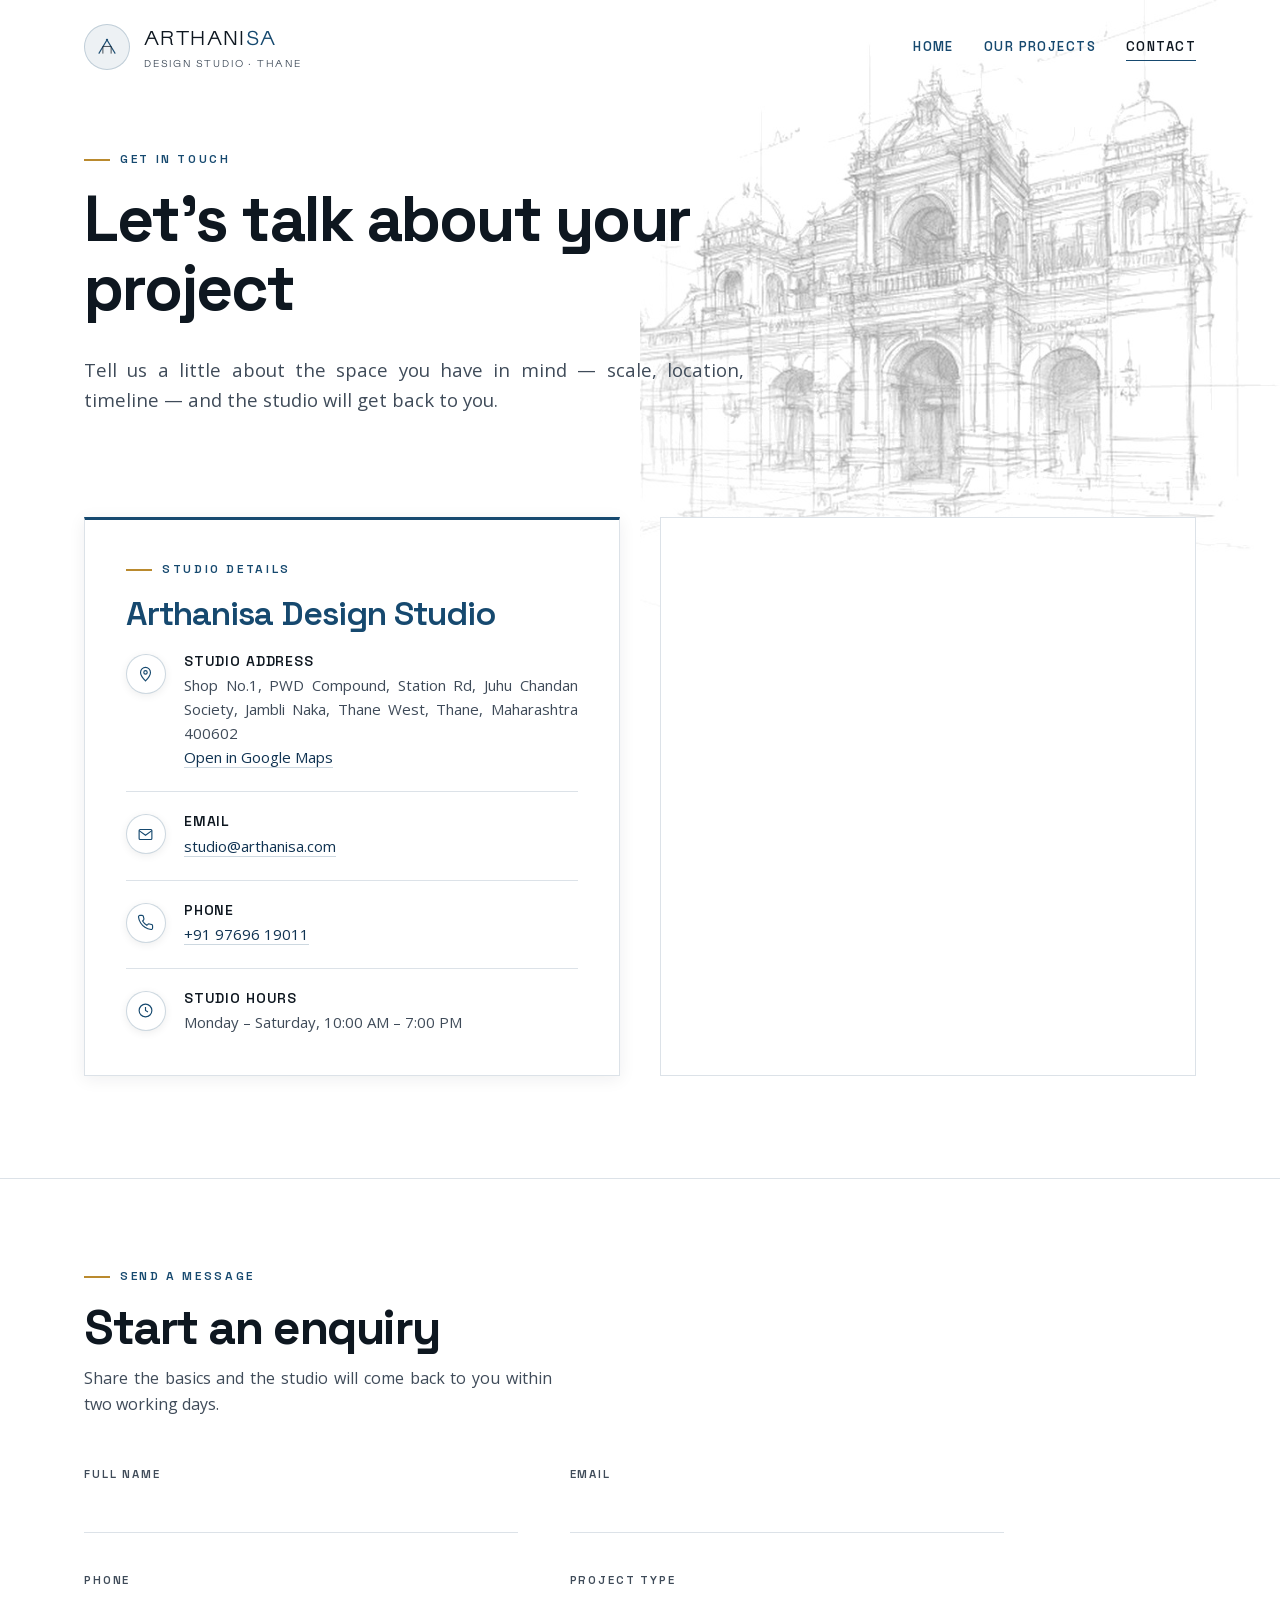
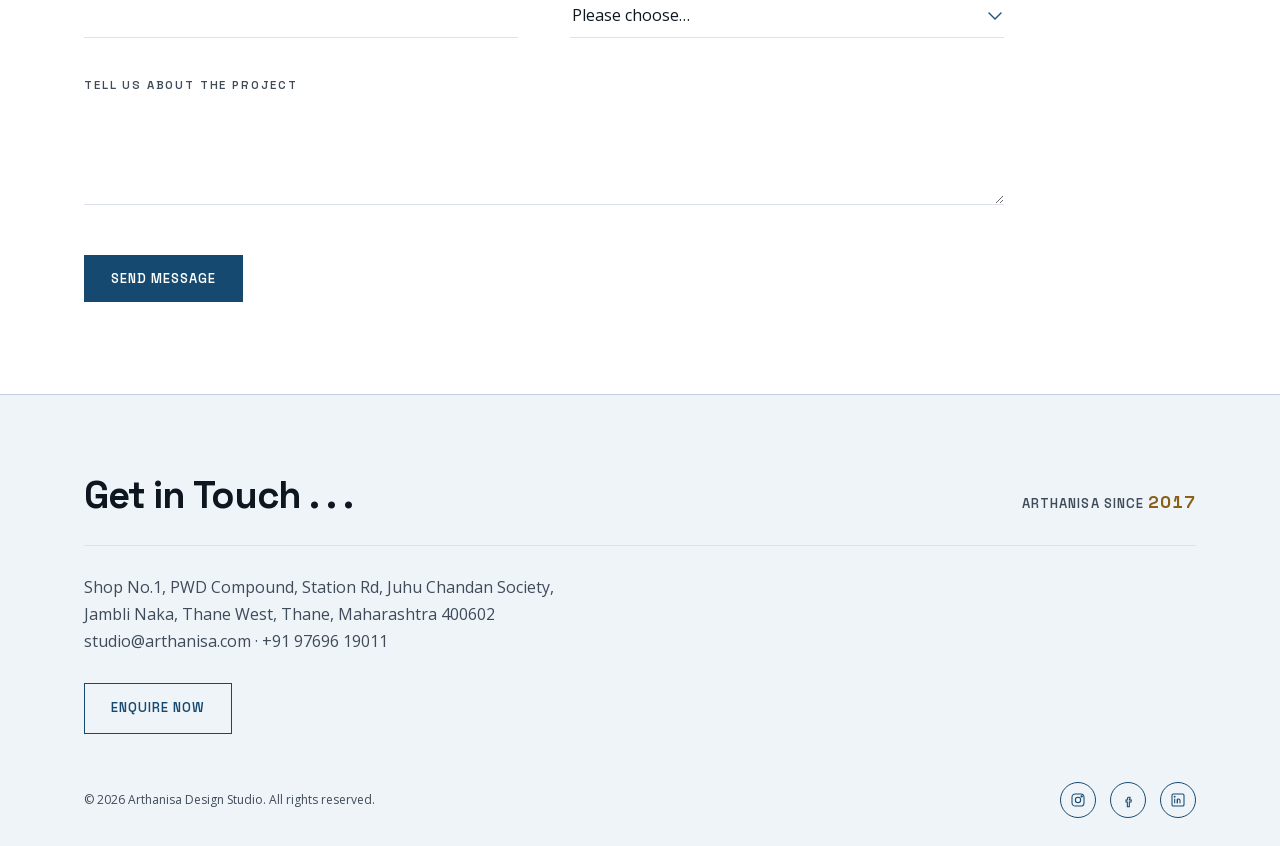
==== contact.html @ aa507e6b "Add files via upload" ====
<!DOCTYPE html>
<html lang="en">
<head>
<meta charset="UTF-8">
<meta name="viewport" content="width=device-width, initial-scale=1.0">
<title>Contact — Arthanisa Design Studio</title>
<meta name="description" content="Get in touch with Arthanisa Design Studio, Thane — for architecture, interior design, planning and liaison services.">

<!-- ⚠️ Replace every https://REPLACE-WITH-YOUR-DOMAIN before publishing. -->
<link rel="canonical" href="https://REPLACE-WITH-YOUR-DOMAIN/contact.html">
<meta property="og:type" content="website">
<meta property="og:site_name" content="Arthanisa Design Studio">
<meta property="og:title" content="Contact — Arthanisa Design Studio">
<meta property="og:description" content="Get in touch with Arthanisa Design Studio, Thane — for architecture, interior design, planning and liaison services.">
<meta property="og:url" content="https://REPLACE-WITH-YOUR-DOMAIN/contact.html">
<meta property="og:image" content="https://REPLACE-WITH-YOUR-DOMAIN/hero-townhouse.jpg">
<meta name="twitter:card" content="summary_large_image">
<meta name="theme-color" content="#102A3E">

<link rel="icon" type="image/svg+xml" href="favicon.svg">
<link rel="preload" href="SpaceGrotesk-Bold.woff" as="font" type="font/woff" crossorigin>
<link rel="preload" href="OpenSans-Regular.woff" as="font" type="font/woff" crossorigin>
<link rel="preload" href="Absans-Logo.woff" as="font" type="font/woff" crossorigin>
<link rel="stylesheet" href="style.css?v=30">
</head>
<body class="contact-page">

<a class="skip-link" href="#main">Skip to content</a>

<!-- decorative drafting sheet behind the hero and the address/map row -->
<div class="sheet-backdrop" aria-hidden="true">
  <img src="contact-sketch.jpg" width="1000" height="754" alt="">
</div>

<!-- ================= HEADER ================= -->
<header class="site-header">
  <div class="wrap">
    <a href="index.html" class="logo">
      <span class="logo-badge">
        <svg class="logo-mark" viewBox="0 0 40 40" fill="none" xmlns="http://www.w3.org/2000/svg" aria-hidden="true">
          <path d="M5 32 L20 7 L35 32" stroke="#1D4E73" stroke-width="2"/>
          <path d="M12.5 32 V19 H27.5 V32" stroke="#16202B" stroke-width="1.4" data-stroke="ink"/>
          <circle cx="20" cy="7" r="2.1" fill="#1D4E73"/>
        </svg>
      </span>
      <span>
        <span class="logo-word">ARTHANI<em>SA</em></span>
        <span class="logo-sub">Design Studio · Thane</span>
      </span>
    </a>
    <div class="nav-menu">
      <ul class="nav-links" id="nav-links">
        <li class="nav-panel-head">Arthanisa Design Studio</li>
        <li><a href="index.html">Home</a></li>
        <li><a href="projects.html">Our Projects</a></li>
        <li class="nav-subitem"><a href="projects.html?filter=architecture">Architecture</a></li>
        <li class="nav-subitem"><a href="projects.html?filter=interior">Interior</a></li>
        <li class="nav-subitem"><a href="projects.html?filter=liaison">Liaison</a></li>
        <li class="nav-subitem"><a href="projects.html?filter=concepts">Concepts</a></li>
        <li><a href="contact.html" aria-current="page">Contact</a></li>
      </ul>
      <button class="nav-toggle" aria-label="Menu" aria-expanded="false" aria-controls="nav-links">
        <span></span><span></span><span></span>
      </button>
    </div>
  </div>
</header>

<main id="main">

<!-- ================= PAGE HERO ================= -->
<section class="page-hero">
  <div class="wrap">
    <p class="eyebrow">Get in touch</p>
    <h1>Let&rsquo;s talk about your project</h1>
    <p class="lede">Tell us a little about the space you have in mind — scale, location, timeline — and the studio will get back to you.</p>
  </div>
</section>

<!-- ================= ADDRESS + MAP ================= -->
<section class="section contact-top">
  <div class="wrap">
    <div class="contact-split">

      <div class="contact-card">
        <p class="eyebrow">Studio details</p>
        <h2 class="studio-name">Arthanisa Design Studio</h2>

        <div class="info-row">
          <span class="info-ico"><svg class="ico" viewBox="0 0 24 24" fill="none" stroke="currentColor" stroke-width="1.6" aria-hidden="true"><path d="M12 21s7-7.2 7-12a7 7 0 1 0-14 0c0 4.8 7 12 7 12Z"/><circle cx="12" cy="9" r="2.4"/></svg></span>
          <div>
            <h4>Studio address</h4>
            <p>Shop No.1, PWD Compound, Station Rd, Juhu Chandan Society, Jambli Naka, Thane West, Thane, Maharashtra 400602<br>
            <a href="https://www.google.com/maps/search/?api=1&amp;query=Arthanisa+Design+Studio,+Shop+No.1,+PWD+Compound,+Station+Rd,+Juhu+Chandan+Society,+Jambli+Naka,+Thane+West,+Thane,+Maharashtra+400602" target="_blank" rel="noopener">Open in Google Maps</a></p>
          </div>
        </div>

        <div class="info-row">
          <span class="info-ico"><svg class="ico" viewBox="0 0 24 24" fill="none" stroke="currentColor" stroke-width="1.6" aria-hidden="true"><path d="M3 6.5 12 13l9-6.5"/><rect x="3" y="5" width="18" height="14" rx="1.4"/></svg></span>
          <div>
            <h4>Email</h4>
            <p><a href="mailto:studio@arthanisa.com">studio@arthanisa.com</a></p>
          </div>
        </div>

        <div class="info-row">
          <span class="info-ico"><svg class="ico" viewBox="0 0 24 24" fill="none" stroke="currentColor" stroke-width="1.6" aria-hidden="true"><path d="M22 16.9v3a2 2 0 0 1-2.2 2 19.8 19.8 0 0 1-8.6-3.1 19.5 19.5 0 0 1-6-6 19.8 19.8 0 0 1-3.1-8.7A2 2 0 0 1 4.1 2h3a2 2 0 0 1 2 1.7c.1.9.3 1.8.6 2.7a2 2 0 0 1-.5 2.1L7.9 9.9a16 16 0 0 0 6 6l1.4-1.3a2 2 0 0 1 2.1-.5c.9.3 1.8.5 2.7.6a2 2 0 0 1 1.9 2.2Z"/></svg></span>
          <div>
            <h4>Phone</h4>
            <p><a href="tel:+919769619011">+91 97696 19011</a></p>
          </div>
        </div>

        <div class="info-row">
          <span class="info-ico"><svg class="ico" viewBox="0 0 24 24" fill="none" stroke="currentColor" stroke-width="1.6" aria-hidden="true"><circle cx="12" cy="12" r="9"/><path d="M12 7v5l3.5 2"/></svg></span>
          <div>
            <h4>Studio hours</h4>
            <p>Monday &ndash; Saturday, 10:00 AM &ndash; 7:00 PM</p>
          </div>
        </div>
      </div>

      <div class="map-wrap">
        <iframe
          src="https://www.google.com/maps?q=Arthanisa+Design+Studio,+Shop+No.1,+PWD+Compound,+Station+Rd,+Juhu+Chandan+Society,+Jambli+Naka,+Thane+West,+Thane,+Maharashtra+400602&amp;output=embed"
          loading="lazy"
          referrerpolicy="no-referrer-when-downgrade"
          title="Map showing the location of Arthanisa Design Studio in Thane West"></iframe>
      </div>

    </div>
  </div>
</section>

<!-- ================= ENQUIRY FORM =================
     LIVE. The Web3Forms key below is registered to
     yashrajchavan5143@gmail.com, so submissions arrive there. With
     Web3Forms the recipient is whichever address the key belongs to —
     there is no "to" field to set here. To add the studio's own inbox,
     link it as a second address in the Web3Forms dashboard.

     The key is meant to sit in public HTML; that's how the service
     works. The hidden botcheck field below is what stops bots.

     A Google Sheet log can run alongside this — see
     _setup/README-form-setup.txt. Not set up yet.

     The field name="" attributes are the labels that appear in the
     email, which is why they read as plain English rather than
     "name" / "msg". Don't rename botcheck or access_key. -->
<section class="enquiry-band">
  <div class="wrap">
    <p class="eyebrow">Send a message</p>
    <h2>Start an enquiry</h2>
    <p class="enquiry-lede">Share the basics and the studio will come back to you within two working days.</p>

    <form id="contact-form" class="enquiry-form"
          action="https://api.web3forms.com/submit" method="POST">

      <input type="hidden" name="access_key" value="dd272ea1-6050-4b28-8205-952ae84c1215">
      <input type="hidden" name="from_name" value="Arthanisa website">
      <!-- fallback subject; script.js replaces it with one that names
           the project type and the enquirer, so the inbox sorts itself -->
      <input type="hidden" name="subject" value="New enquiry from the Arthanisa website">

      <div class="form-field">
        <label for="name">Full name</label>
        <input type="text" id="name" name="Full Name" autocomplete="name" required>
      </div>
      <div class="form-field">
        <label for="email">Email</label>
        <input type="email" id="email" name="Email Address" autocomplete="email" required>
      </div>
      <div class="form-field">
        <label for="phone">Phone</label>
        <input type="tel" id="phone" name="Phone Number" autocomplete="tel" inputmode="tel">
      </div>
      <div class="form-field">
        <label for="project">Project type</label>
        <select id="project" name="Project Type">
          <option value="">Please choose…</option>
          <option>Residential</option>
          <option>Commercial</option>
          <option>Interior Design</option>
          <option>Institutional</option>
          <option>Other</option>
        </select>
      </div>
      <div class="form-field form-field--wide">
        <label for="message">Tell us about the project</label>
        <textarea id="message" name="Message" required></textarea>
      </div>

      <!-- spam trap: hidden from people, filled in by bots -->
      <div class="hp-field" aria-hidden="true">
        <label for="botcheck">Leave this field empty</label>
        <input type="checkbox" id="botcheck" name="botcheck" tabindex="-1">
      </div>

      <div class="form-actions">
        <button type="submit" class="btn btn--solid">Send Message</button>
        <p class="form-status" id="form-status" role="status" hidden></p>
      </div>
    </form>
  </div>
</section>

</main>

<!-- ================= FOOTER (identical on all three pages) ================= -->
<footer class="home-footer">
  <div class="wrap">
    <div class="footer-head">
      <h2>Get in Touch . . .</h2>
      <div class="since">Arthanisa since <b>2017</b></div>
    </div>
    <address>
      Shop No.1, PWD Compound, Station Rd, Juhu Chandan Society,<br>
      Jambli Naka, Thane West, Thane, Maharashtra 400602<br>
      <a href="mailto:studio@arthanisa.com">studio@arthanisa.com</a> &middot; <a href="tel:+919769619011">+91 97696 19011</a>
    </address>
    <a href="contact.html" class="btn">Enquire Now</a>

    <div class="legal-row">
      <div class="legal-links">
        <span class="copyright">&copy; <span id="year">2026</span> Arthanisa Design Studio. All rights reserved.</span>
      </div>
      <div class="social-icons">
        <a href="#" aria-label="Instagram"><svg viewBox="0 0 24 24" fill="none" stroke="currentColor" stroke-width="1.6" aria-hidden="true"><rect x="3" y="3" width="18" height="18" rx="5"/><circle cx="12" cy="12" r="4"/><circle cx="17.5" cy="6.5" r="1"/></svg></a>
        <a href="#" aria-label="Facebook"><svg viewBox="0 0 24 24" fill="none" stroke="currentColor" stroke-width="1.6" aria-hidden="true"><path d="M15 8h-2a2 2 0 0 0-2 2v2H9v3h2v7h3v-7h2.5l.5-3H14v-1.5a.5.5 0 0 1 .5-.5H15V8Z"/></svg></a>
        <a href="#" aria-label="LinkedIn"><svg viewBox="0 0 24 24" fill="none" stroke="currentColor" stroke-width="1.6" aria-hidden="true"><rect x="3" y="3" width="18" height="18" rx="2"/><line x1="7" y1="10" x2="7" y2="17"/><circle cx="7" cy="7" r=".6" fill="currentColor"/><path d="M11 17v-4.5a2 2 0 0 1 4 0V17"/><line x1="11" y1="10" x2="11" y2="17"/></svg></a>
      </div>
    </div>
  </div>
</footer>

<script src="script.js?v=25"></script>
</body>
</html>
---- style.css ----
/* =========================================================
   ARTHANISA DESIGN STUDIO
   One stylesheet, one theme. Graphite + drafting blue on white.

   Token names describe the actual colour. If you change a value,
   change the name too — the previous file had "--gold" holding a
   navy hex and that made it unreadable.

   Order of this file:
     1  font + tokens        7  team
     2  base + utilities     8  empanelment
     3  header / nav         9  expertise (dark band)
     4  hero (home)         10  quote band
     5  page hero (inner)   11  projects
     6  feature bands       12  contact
                            13  CTA + footer
   ========================================================= */

/* ---------- 1. font + tokens ----------
   Four faces, every one a real cut — no synthetic weights anywhere.
   All subset to Latin + the punctuation the copy uses; 68 KB total,
   which is less than the single Absans file this replaced.

     Space Grotesk 700  display   headings, <strong>
     Space Grotesk 600  label     nav, buttons, eyebrows, tags, specs
     Open Sans 400      text      every paragraph
     Newsreader Italic  italic    the quote band and inline emphasis
     Absans (logo cut)  wordmark  ARTHANISA only

   Absans stays on the wordmark because that's brand, not site type —
   the studio's identity shouldn't change just because the body copy
   did. It's cut down to the characters a wordmark can use, so it costs
   4 KB instead of 57. */
@font-face{
  font-family:'Space Grotesk';
  src:url('SpaceGrotesk-Bold.woff') format('woff');
  font-weight:700;
  font-style:normal;
  font-display:swap;
}
@font-face{
  font-family:'Space Grotesk';
  src:url('SpaceGrotesk-SemiBold.woff') format('woff');
  font-weight:600;
  font-style:normal;
  font-display:swap;
}
@font-face{
  font-family:'Open Sans';
  src:url('OpenSans-Regular.woff') format('woff');
  font-weight:400;
  font-style:normal;
  font-display:swap;
}
@font-face{
  font-family:'Newsreader Text';
  src:url('NewsreaderText-Italic.woff') format('woff'),
      url('NewsreaderText-Italic.ttf') format('truetype');
  font-weight:400;
  font-style:italic;
  font-display:swap;
}
@font-face{
  font-family:'Absans Logo';
  src:url('Absans-Logo.woff') format('woff');
  font-weight:400;
  font-style:normal;
  font-display:swap;
}

:root{
  /* type */
  --ink:          #0E1720;   /* headings — deeper than before */
  --body:         #3F4B59;   /* running copy — was #5A6673, which read washy */
  --body-strong:  #222C38;

  /* accents — one hue family, three weights */
  --navy:         #16496F;   /* ~8:1 on white — safe for text/icons */
  --navy-deep:    #103352;
  --navy-bright:  #6FADD9;   /* low contrast on white — DARK GROUNDS ONLY */

  /* brass — the second accent, for the small marks that carry the
     brand's warmth: rules, tags, roles, numerals, italics.
     --brass is for display sizes and dark grounds (3.6:1 on white,
     fine for large or decorative use). --brass-deep is the one to use
     for anything small on white (5.6:1). Don't mix them up. */
  --brass:        #BA8A2E;   /* 3.1:1 on white (large text / rules only), 4.8:1 on the dark band */
  --brass-deep:   #8A5F14;   /* 5.6:1 on white — use this for any SMALL text */

  /* grounds */
  --white:        #FFFFFF;
  --wash-1:       #EFF4F9;   /* pale blueprint wash */
  --wash-2:       #E4ECF3;   /* deeper stone wash */
  --band-deep:    #102A3E;   /* the one dark band per page */
  --band-deep-2:  #16384F;

  /* lines + on-dark type */
  --line:         #DCE2E8;
  --line-navy:    rgba(29,78,115,.22);
  --on-dark:      #F1F5F9;
  --on-dark-mute: #B7C6D2;
  --on-dark-dim:  #8398A8;
  --on-dark-line: rgba(241,245,249,.18);

  --font:         'Open Sans', system-ui, sans-serif;          /* running copy */
  --font-display: 'Space Grotesk', 'Open Sans', sans-serif;    /* headings + labels */
  --font-serif:   'Newsreader Text', Georgia, 'Times New Roman', serif;
  --font-logo:    'Absans Logo', 'Space Grotesk', sans-serif;  /* wordmark only */
  --container: 1240px;
  --pad: clamp(24px, 5vw, 72px);
  --ease: cubic-bezier(.22,.61,.36,1);
}

/* ---------- 2. base + utilities ---------- */
*,*::before,*::after{ box-sizing:border-box; }

html{
  scroll-behavior:smooth;
  background:var(--white);
}

body{
  margin:0;
  background:var(--white);
  color:var(--ink);
  font-family:var(--font);
  font-weight:400;
  line-height:1.6;
  -webkit-font-smoothing:antialiased;
  font-synthesis:none;
  -webkit-font-synthesis:none;   /* older Safari */
}

img{ max-width:100%; display:block; }
a{ color:inherit; text-decoration:none; }
p{ margin:0 0 1em; }
ul{ margin:0; padding:0; list-style:none; }
button{ font-family:inherit; }

/* Real Bold now, so the -webkit-text-stroke trick that stood in for it
   is gone along with paint-order. font-synthesis:none stays as a guard:
   if a rule ever asks for a weight that isn't loaded, the browser picks
   the nearest real cut rather than smearing one. */
h1,h2,h3,h4{
  font-family:var(--font-display);
  font-weight:700;
  line-height:1.08;
  margin:0 0 .5em;
  letter-spacing:-0.03em;
  color:var(--ink);
}

/* the small uppercase labels — tracked SemiBold, which is where Space
   Grotesk is at its best */
.eyebrow, .tag, .btn, .filter-btn,
.nav-links a, .founder .role, .form-field label,
.pf-specs dt, .pf-specs dd, .home-footer .since,
.quote-band__text span, .expertise-num, .nav-panel-head,
.studio-name, .info-row h4, .skip-link{
  font-family:var(--font-display);
  font-weight:600;
}

/* <strong> borrows the display Bold rather than pulling in a whole
   Open Sans SemiBold file for two places on the site */
b, strong{ font-family:var(--font-display); font-weight:700; }

/* all inline italics are the serif */
em, i{
  font-family:var(--font-serif);
  font-style:italic;
  font-size:1.05em;          /* optical match — the serif sets a touch smaller */
  color:var(--brass-deep);
}

/* Justified running copy — client request, round 1.
   Captions, labels and anything in a narrow column are excluded
   further down: justifying a 150px column produces rivers. */
p, .lede, address,
.band-lead, .enquiry-lede,
.founder p, .expertise-card p,
.info-row p, .empanelment-item .caption{
  text-align:justify;
  text-justify:inter-word;
  hyphens:auto;
}

/* visible keyboard focus everywhere — nothing relies on the
   browser default, because link underlines are removed above */
:focus-visible{
  outline:2px solid var(--navy);
  outline-offset:3px;
}

.sr-only{
  position:absolute; width:1px; height:1px;
  padding:0; margin:-1px; overflow:hidden;
  clip-path:inset(50%); white-space:nowrap; border:0;
}

.skip-link{
  position:absolute; left:16px; top:-60px; z-index:200;
  background:var(--band-deep); color:var(--on-dark);
  padding:12px 20px; font-size:13px; letter-spacing:.08em;
  text-transform:uppercase; transition:top .2s var(--ease);
}
.skip-link:focus{ top:16px; }

.wrap{ max-width:var(--container); margin:0 auto; padding:0 var(--pad); }

.section{ padding:clamp(56px,8vw,104px) 0; }
.section--tight{ padding:clamp(40px,6vw,72px) 0 clamp(32px,4.5vw,60px); }
.hero + .section,
.page-hero + .section{ padding-top:clamp(28px,4vw,52px); }

.eyebrow{
  display:flex; align-items:center; gap:10px;
  font-size:12px; letter-spacing:.22em; text-transform:uppercase;
  color:var(--navy);
  margin:0 0 16px;
  text-align:left; hyphens:manual;
}
.eyebrow::before{
  content:""; width:26px; height:2px; flex:none;
  background:var(--brass);
}

.lede{
  font-size:clamp(17px,1.45vw,20px);
  color:var(--body);
  max-width:62ch;
}

.tag{
  font-size:11px; letter-spacing:.16em; text-transform:uppercase;
  color:var(--brass-deep);
  hyphens:manual;
}

.btn{
  display:inline-flex; align-items:center; gap:10px;
  padding:14px 26px;
  border:1px solid var(--ink);
  color:var(--ink);
  font-size:13px; letter-spacing:.08em; text-transform:uppercase;
  background:transparent; cursor:pointer;
  text-align:center; hyphens:manual;
  transition:background .3s var(--ease), color .3s var(--ease),
             border-color .3s var(--ease), transform .25s var(--ease),
             box-shadow .25s var(--ease);
}
.btn{ border-color:var(--navy); color:var(--navy); }
.btn:hover{
  background:var(--navy); border-color:var(--navy); color:var(--white);
  transform:translateY(-2px); box-shadow:0 8px 18px rgba(22,73,111,.28);
}

/* solid fill — only used on dark grounds, where an outline vanishes */
.btn--solid{
  background:var(--navy); border-color:var(--navy); color:var(--white);
}
.btn--solid{ color:var(--white); }
.btn--solid:hover{
  background:var(--brass-deep); border-color:var(--brass-deep); color:var(--white);
  transform:translateY(-2px); box-shadow:0 8px 18px rgba(138,95,20,.32);
}

/* ---------- 3. header / nav ----------
   Wide screens: full menu row while you're at the top of the page,
   collapsing to a toggle + dropdown once scrolled.
   Narrow screens: toggle + dropdown from the start. */
.site-header{
  position:fixed; top:0; left:0; right:0; z-index:100;
  padding:22px 0;
  background:transparent;
  border-bottom:1px solid transparent;
  transition:background .4s var(--ease), padding .4s var(--ease),
             border-color .4s var(--ease);
}
.site-header.is-scrolled{
  padding:14px 0;
  background:rgba(239,244,249,.9);
  backdrop-filter:blur(18px) saturate(1.1);
  -webkit-backdrop-filter:blur(18px) saturate(1.1);
  border-bottom-color:var(--line-navy);
}
.site-header .wrap{
  display:flex; align-items:center; justify-content:space-between; gap:20px;
}

.logo{ display:flex; align-items:center; gap:14px; flex:none; z-index:101; }
.logo-badge{
  display:flex; align-items:center; justify-content:center;
  width:46px; height:46px; flex:none; border-radius:50%;
  border:1px solid var(--line-navy);
  background:rgba(29,78,115,.08);
  transition:border-color .4s var(--ease), background .4s var(--ease);
}
.logo-mark{ width:22px; height:22px; flex:none; }
.logo-word{
  display:block;
  font-family:var(--font-logo);
  font-size:20px; letter-spacing:.07em;
  color:var(--ink);
  transition:color .4s var(--ease);
}
.logo-word em{ font-family:var(--font-logo); font-size:1em; color:var(--navy);
  font-style:normal; transition:color .4s var(--ease); }
.logo-sub{
  display:block;
  font-family:var(--font-logo);
  font-size:10px; letter-spacing:.18em; text-transform:uppercase;
  color:var(--body); margin-top:2px;
  transition:color .4s var(--ease);
}

.nav-menu{ position:relative; display:flex; align-items:center; gap:26px; }

.nav-links{ display:flex; align-items:center; gap:30px; }
.nav-links a{
  position:relative; display:block; padding:4px 0;
  font-size:13px; letter-spacing:.11em; text-transform:uppercase;
  color:var(--navy);
  transition:color .3s var(--ease);
}
.nav-links a::after{
  content:""; position:absolute; left:0; right:100%; bottom:0;
  height:1px; background:var(--navy);
  transition:right .35s var(--ease);
}
.nav-links a:hover::after,
.nav-links a[aria-current]::after{ right:0; }
.nav-links a[aria-current]{ color:var(--ink); }

.nav-toggle{
  display:none; flex-direction:column; justify-content:center; gap:6px;
  padding:8px; background:none; border:none; cursor:pointer; z-index:101;
}
.nav-toggle span{
  display:block; width:24px; height:1.5px; background:var(--ink);
  transition:transform .3s var(--ease), opacity .3s var(--ease), background .4s var(--ease);
}
.nav-toggle.is-active span:nth-child(1){ transform:translateY(7px) rotate(45deg); }
.nav-toggle.is-active span:nth-child(2){ opacity:0; }
.nav-toggle.is-active span:nth-child(3){ transform:translateY(-7px) rotate(-45deg); }

/* the dropdown panel — shared by the scrolled desktop state and mobile */
.nav-panel-head,
.nav-subitem{ display:none; }

.site-header.is-scrolled .nav-toggle{ display:flex; }

.site-header.is-scrolled .nav-links{
  display:none;
  flex-direction:column; align-items:stretch; gap:0;
  position:absolute; top:calc(100% + 12px); right:0;
  min-width:250px; padding:22px 26px;
  background:var(--band-deep);
  box-shadow:0 20px 44px rgba(16,24,34,.3);
}
.site-header.is-scrolled .nav-links.is-open{
  display:flex;
  animation:navIn .22s var(--ease) both;
}
.site-header.is-scrolled .nav-panel-head{
  display:block;
  color:var(--on-dark); font-size:13px;
  padding-bottom:14px; margin-bottom:6px;
  border-bottom:1px solid var(--on-dark-line);
}
.site-header.is-scrolled .nav-links a{
  font-size:17px; font-weight:600; text-transform:none;
  letter-spacing:0; padding:7px 0;
  color:var(--on-dark-mute);
}
.site-header.is-scrolled .nav-links a::after{ display:none; }
.site-header.is-scrolled .nav-links a:hover,
.site-header.is-scrolled .nav-links a[aria-current]{ color:var(--navy-bright); }
.site-header.is-scrolled .nav-subitem{ display:block; }
.site-header.is-scrolled .nav-subitem a{
  font-size:12.5px; letter-spacing:.06em; text-transform:uppercase;
  padding:5px 0 5px 22px; opacity:.72;
}
.site-header.is-scrolled .nav-subitem a:hover,
.site-header.is-scrolled .nav-subitem a.is-active{ opacity:1; color:var(--navy-bright); }

@keyframes navIn{
  from{ opacity:0; transform:translateY(-8px); }
  to{ opacity:1; transform:translateY(0); }
}

@media (max-width:860px){
  /* never room for the full row here, so the panel is the only mode */
  .nav-toggle{ display:flex; }
  .nav-links{
    display:none;
    flex-direction:column; align-items:stretch; gap:0;
    position:absolute; top:calc(100% + 12px); right:0;
    min-width:240px; max-width:82vw; padding:20px 24px;
    background:var(--band-deep);
    box-shadow:0 20px 44px rgba(16,24,34,.3);
  }
  .nav-links.is-open{ display:flex; animation:navIn .22s var(--ease) both; }
  .nav-panel-head{
    display:block; color:var(--on-dark); font-size:12px;
    padding-bottom:12px; margin-bottom:4px;
    border-bottom:1px solid var(--on-dark-line);
  }
  .nav-links a{
    font-size:16px; font-weight:600; text-transform:none;
    letter-spacing:0; padding:7px 0; color:var(--on-dark-mute);
  }
  .nav-links a::after{ display:none; }
  .nav-links a:hover,
  .nav-links a[aria-current]{ color:var(--navy-bright); }
  .nav-subitem{ display:block; }
  .nav-subitem a{
    font-size:11.5px; letter-spacing:.06em; text-transform:uppercase;
    padding:5px 0 5px 20px; opacity:.72;
  }
  .nav-subitem a.is-active{ opacity:1; color:var(--navy-bright); }
}

/* home page only: the header sits over the hero photo until you scroll,
   so the type lifts to light. :not(.is-open) keeps this out of the
   dropdown, which has its own dark panel — no !important needed. */
body.home .site-header:not(.is-scrolled) .logo-word{ color:#F2F6FA; }
body.home .site-header:not(.is-scrolled) .logo-word em{ color:var(--navy-bright); }
body.home .site-header:not(.is-scrolled) .logo-sub{ color:rgba(242,246,250,.78); }
body.home .site-header:not(.is-scrolled) .logo-badge{
  border-color:rgba(90,151,196,.75);
  background:rgba(242,246,250,.12);
}
body.home .site-header:not(.is-scrolled) .logo-mark path[data-stroke="ink"]{ stroke:#F2F6FA; }
body.home .site-header:not(.is-scrolled) .nav-toggle span{ background:#F2F6FA; }
body.home .site-header:not(.is-scrolled) .nav-links:not(.is-open) a{
  color:#EAF2F8;
  text-shadow:0 1px 12px rgba(0,0,0,.45);
}
body.home .site-header:not(.is-scrolled) .nav-links:not(.is-open) a::after{ background:#EAF2F8; }
body.home .site-header:not(.is-scrolled) .logo-word,
body.home .site-header:not(.is-scrolled) .logo-sub{
  text-shadow:0 1px 12px rgba(0,0,0,.45);
}

/* ---------- 4. hero (home) ----------
   CHANGE: this was min-height:85vh, which made the photo fill the
   screen and crop hard on phones. It's now a banner band with a
   fixed aspect, roughly 3:1 on a laptop like the reference site. */
.hero{
  position:relative;
  height:clamp(260px, 34vw, 640px);
  overflow:hidden;
  background:var(--wash-1);
}
.hero-photo{
  position:absolute; inset:0;
  width:100%; height:100%;
  object-fit:cover;
  object-position:center 58%;
}
/* scrim so the header type stays readable over the photo */
.hero::after{
  content:""; position:absolute; top:0; left:0; right:0;
  height:clamp(110px,16vh,180px);
  background:linear-gradient(to bottom,
    rgba(9,16,25,.62) 0%,
    rgba(9,16,25,.34) 45%,
    rgba(9,16,25,0) 100%);
  pointer-events:none; z-index:1;
}

/* ---------- 5. page hero (inner pages) ---------- */
.page-hero{
  position:relative;
  padding:clamp(118px,14vw,150px) 0 clamp(20px,3vw,32px);
  background:var(--wash-1);
}
.page-hero h1{
  font-size:clamp(36px,5.2vw,64px);
  color:var(--ink);
  max-width:20ch;
}
.page-hero .lede{ color:var(--body); max-width:60ch; }

/* ---------- 6. feature bands (About / Vision) ----------
   CHANGE: no border, no shadow, no white inner card. One soft grey
   block with the drawing on one side and the copy on the other,
   matching the reference. --flip mirrors the pair. */
.band-title{
  font-size:clamp(30px,3.9vw,46px);
  color:var(--ink);
  margin-bottom:10px;
}
.band-title .dots{ color:var(--brass); letter-spacing:.06em; margin-left:2px; }
.band-lead{
  color:var(--navy-deep);
  font-size:clamp(17px,1.5vw,20px);
  max-width:56ch;
  margin-bottom:20px;
}

.feature-band{
  display:grid;
  grid-template-columns:minmax(0,.95fr) minmax(0,1.05fr);
  align-items:center;
  gap:clamp(28px,4vw,64px);
  background:transparent;
  border:0;
}
.feature-band--flip{ grid-template-columns:minmax(0,1.05fr) minmax(0,.95fr); }
.feature-band--flip .feature-band__media{ order:2; }
.feature-band--flip .feature-band__body{ order:1; }

.feature-band__media{
  display:flex; align-items:center; justify-content:center;
  padding:0;
  background:transparent;
}
.feature-band__media img{
  width:auto; max-width:100%;
  max-height:clamp(280px,30vw,420px);
  object-fit:contain;
}
/* The About drawing should read as printed on the page, not pasted on
   top of it. Two things get it there:
     · multiply, so the paper multiplies away against whatever is behind
     · the file itself was levelled so the paper is pure 255. The original
       scan sat around 240-250, which multiplied to a faint grey rectangle
       with a hard edge — that edge was the giveaway.
   The mask then feathers the outer edge so the frame has no boundary at
   all. Not applied to Vision, which is a photograph. */
.section--about .feature-band__media img{
  mix-blend-mode:multiply;
  opacity:.94;
  -webkit-mask-image:radial-gradient(closest-side, #000 78%, transparent 100%);
  mask-image:radial-gradient(closest-side, #000 78%, transparent 100%);
}
.feature-band__body{
  display:flex; flex-direction:column; justify-content:center;
  padding:0;
}
.feature-band__body p{ color:var(--body); margin-bottom:1em; }
.feature-band__body p:last-child{ margin-bottom:0; }
.feature-band__body em{ color:var(--brass-deep); font-style:italic; }

/* About and Vision read as one pair, so the join between them is
   pulled in — the two full .section paddings were stacking up to
   nearly 150px of dead space. */
.section--about{ padding-bottom:clamp(14px,1.8vw,24px); }
.section--vision{
  padding-top:clamp(14px,1.8vw,24px);
  padding-bottom:clamp(18px,2.4vw,34px);   /* was the full 104px */
}

@media (max-width:880px){
  .feature-band,
  .feature-band--flip{ grid-template-columns:1fr; }
  .feature-band--flip .feature-band__media{ order:1; }
  .feature-band--flip .feature-band__body{ order:2; }
  .feature-band__media img{ max-height:280px; }
  .feature-band{ gap:clamp(20px,4vw,32px); }
}

/* ---------- 7. team ---------- */
.section--team{ background:var(--white); padding-top:clamp(24px,3vw,42px); }
.team-title{ text-align:center; margin-bottom:0; }
.title-rule{
  display:block; width:clamp(90px,9vw,130px); height:2px;
  background:var(--brass);
  margin:16px auto clamp(22px,2.7vw,36px);
}
.founders{
  display:grid; grid-template-columns:repeat(2,minmax(0,1fr));
  gap:clamp(32px,5vw,64px);
}
.founder{ text-align:center; }
.founder-photo{
  width:100%; max-width:220px; aspect-ratio:1/1;
  margin:0 auto 24px;
  border-radius:50%; overflow:hidden;
  border:4px solid var(--brass);
  background:var(--wash-2);
  position:relative;
}
.founder-photo img{ width:100%; height:100%; object-fit:cover; }
.founder-photo .initials{
  position:absolute; inset:0;
  display:flex; align-items:center; justify-content:center;
  font-size:clamp(44px,5.5vw,64px); color:var(--ink); opacity:.8;
}
.founder h3{ font-size:23px; margin-bottom:4px; }
.founder .role{
  display:block; margin-bottom:16px;
  font-size:12px; letter-spacing:.16em; text-transform:uppercase;
  color:var(--brass-deep);
  hyphens:manual;
}
.founder p{ color:var(--body); font-size:14.5px; }
@media (max-width:720px){
  .founders{ grid-template-columns:1fr; }
}

/* ---------- 8. empanelment ----------
   CHANGE: this was a flex row with flex:1 1 0 and a vw-based badge
   size, so the badges shrank and re-stacked unpredictably between
   screen sizes. It's now a grid with a badge that only ever takes
   three fixed steps, so a logo is the same size on a phone as on a
   laptop and never moves relative to its caption. */
.section--empanelment{ background:var(--wash-2); }
.section--empanelment h2{
  font-size:clamp(27px,3.4vw,40px);
  max-width:20ch;
}
.empanelment-grid{
  display:grid;
  grid-template-columns:repeat(5,minmax(0,1fr));
  gap:clamp(18px,2.4vw,36px);
  align-items:start;
  margin-top:clamp(28px,3.4vw,44px);
}
.empanelment-item{ min-width:0; text-align:center; }
.empanelment-badge{
  display:flex; align-items:center; justify-content:center;
  width:112px; height:112px;
  margin:0 auto 16px;
  padding:16px;
  border-radius:50%;
  background:var(--white);
  border:1px solid var(--line-navy);
  box-shadow:0 4px 14px rgba(22,32,43,.1);
}
.empanelment-badge img{
  width:100%; height:100%;
  object-fit:contain; object-position:center;
}
.empanelment-item .caption{
  display:block;
  font-size:12.5px; line-height:1.55; color:var(--body);
}
@media (max-width:1024px){
  .empanelment-grid{ grid-template-columns:repeat(3,minmax(0,1fr)); }
}
@media (max-width:620px){
  .empanelment-grid{ grid-template-columns:repeat(2,minmax(0,1fr)); gap:28px 18px; }
  .empanelment-badge{ width:96px; height:96px; padding:13px; }
  .empanelment-item .caption{ font-size:12px; }
}

/* ---------- 9. expertise (the one dark band on the home page) ---------- */
.section--expertise{
  background:linear-gradient(162deg, var(--band-deep-2), var(--band-deep));
  color:var(--on-dark-mute);
  padding-top:clamp(40px,5.5vw,76px);
}
.section--expertise .band-title{ color:var(--on-dark); }
.section--expertise .band-title .dots{ color:var(--brass); }
.section--expertise .band-lead{ color:var(--on-dark-mute); }

.expertise-grid{
  display:grid; grid-template-columns:repeat(4,minmax(0,1fr));
  margin-top:44px;
  border:1px solid var(--on-dark-line);
}
.expertise-card{
  position:relative;
  padding:clamp(24px,2.6vw,34px) clamp(20px,2.2vw,30px) clamp(28px,3vw,38px);
  border-right:1px solid var(--on-dark-line);
  transition:background .3s var(--ease);
}
.expertise-card:last-child{ border-right:none; }
.expertise-card:hover{ background:rgba(241,245,249,.055); }
.expertise-num{
  position:absolute; top:clamp(20px,2.2vw,28px); right:clamp(18px,2vw,26px);
  display:flex; align-items:center; justify-content:center;
  width:26px; height:26px; border-radius:50%;
  border:1px solid rgba(186,138,46,.5);
  font-size:11px; line-height:1; font-variant-numeric:tabular-nums;
  color:var(--brass);
}
.expertise-ico{
  display:block; margin-bottom:26px;
  width:clamp(44px,4.4vw,56px); height:clamp(44px,4.4vw,56px);
  color:var(--brass);
}
.expertise-ico svg{ width:100%; height:100%; }
.expertise-card h3{ font-size:clamp(17px,1.6vw,20px); color:var(--on-dark); margin-bottom:10px; }
.expertise-card p{ font-size:13px; line-height:1.62; color:var(--on-dark-mute); margin:0; }

@media (max-width:980px){
  .expertise-grid{ grid-template-columns:repeat(2,minmax(0,1fr)); }
  .expertise-card:nth-child(2n){ border-right:none; }
  .expertise-card:nth-child(-n+2){ border-bottom:1px solid var(--on-dark-line); }
}
@media (max-width:600px){
  .expertise-grid{ grid-template-columns:1fr; }
  .expertise-card{ border-right:none; border-bottom:1px solid var(--on-dark-line); }
  .expertise-card:last-child{ border-bottom:none; }
}

/* ---------- 10. quote band ----------
   CHANGE: band height reduced (was clamp(420px,56vw,560px)) and the
   quote set a little smaller, to match the reference proportions.
   The scroll behaviour is deliberately UNCHANGED: the photo is a
   fixed background, so it holds still while the band scrolls over
   it. background-attachment:fixed misbehaves on touch browsers, so
   those keep the same photo without the parallax. */
.quote-band{
  position:relative;
  display:flex; align-items:center; justify-content:center;
  min-height:clamp(270px,26vw,400px);
  padding:clamp(48px,6vw,72px) 0;
  overflow:hidden;
  background-image:url('quote-bg.jpg');
  background-repeat:no-repeat;
  background-position:center center;
  background-size:cover;
  background-attachment:fixed;
}
.quote-band__overlay{
  position:absolute; inset:0;
  background:rgba(11,20,30,.52);
}
.quote-band__text{
  position:relative; z-index:1;
  width:fit-content;
  max-width:min(640px, 84%);
  padding:clamp(26px,3vw,38px) clamp(30px,3.6vw,46px);
  text-align:left;
}
/* two corner brackets framing the quote diagonally — top-left and
   bottom-right — the way the reference sets it. There was only a
   ::before, so a single bracket floated above the centred text. */
.quote-band__text::before,
.quote-band__text::after{
  content:"";
  position:absolute;
  width:clamp(20px,2vw,28px); height:clamp(20px,2vw,28px);
  border-style:solid;
  border-color:var(--brass);
}
.quote-band__text::before{
  top:0; left:0;
  border-width:2px 0 0 2px;
}
.quote-band__text::after{
  bottom:0; right:0;
  border-width:0 2px 2px 0;
}
.quote-band__text p{
  margin:0;
  font-family:var(--font-serif);
  font-style:italic; font-size:clamp(21px,2.7vw,33px); line-height:1.36;
  color:#F1F5F9;
  text-align:left; hyphens:manual;
}
.quote-band__text span{
  display:block; margin-top:16px;
  font-size:12px; letter-spacing:.18em; text-transform:uppercase;
  color:var(--brass);
}
@media (hover:none), (max-width:860px){
  .quote-band{ background-attachment:scroll; }
}

/* ---------- 11. projects ---------- */
.section--projects{ background:var(--wash-1); }

.filter-bar{
  display:flex; gap:10px; flex-wrap:wrap;
  margin:0 0 clamp(20px,2.6vw,32px);
}
.filter-btn{
  padding:10px 20px;
  border:1px solid var(--line-navy); background:transparent;
  font-size:12px; letter-spacing:.13em; text-transform:uppercase;
  color:var(--body-strong);
  cursor:pointer;
  transition:background .25s var(--ease), color .25s var(--ease), border-color .25s var(--ease);
}
.filter-btn:hover{ border-color:var(--navy); color:var(--navy); }
.filter-btn.is-active{ background:var(--navy); border-color:var(--navy); color:var(--white); }

.project-feature{
  display:grid; grid-template-columns:1.15fr 1fr;
  gap:clamp(24px,3.4vw,48px);
  align-items:center;
  padding:clamp(20px,2.6vw,32px);
  margin-bottom:clamp(14px,1.6vw,20px);
  background:var(--white);
  border:1px solid var(--line);
  box-shadow:0 2px 12px rgba(22,32,43,.05);
  transition:border-color .3s var(--ease), box-shadow .3s var(--ease), transform .3s var(--ease);
}
.project-feature:last-child{ margin-bottom:0; }
.project-feature:hover{
  border-color:var(--navy);
  box-shadow:0 12px 28px rgba(22,32,43,.12);
  transform:translateY(-3px);
}
.project-feature.is-hidden{ display:none; }

.pf-media{
  display:grid; grid-template-columns:1fr 1fr; grid-template-rows:1fr 1fr;
  gap:8px; aspect-ratio:16/11;
}
.pf-tile{
  position:relative; overflow:hidden;
  background:var(--wash-2);
  border:1px solid var(--line);
}
.pf-tile img{ width:100%; height:100%; object-fit:cover; }
.pf-tile.pf-map{
  grid-row:1 / 3;
  display:flex; align-items:center; justify-content:center;
}
.pf-tile.pf-map::after{
  content:""; position:absolute; inset:14px;
  border:1px solid var(--line); pointer-events:none;
}
.pf-meta h3{ font-size:clamp(20px,2.1vw,26px); margin:6px 0 0; }
.pf-meta .tag{ display:block; margin-bottom:6px; }
.pf-specs{
  display:grid; grid-template-columns:1fr 1fr; gap:16px 24px;
  margin:20px 0; padding:18px 0;
  border-top:1px solid var(--line); border-bottom:1px solid var(--line);
}
.pf-specs dt{
  font-size:11px; letter-spacing:.12em; text-transform:uppercase;
  color:var(--body); margin-bottom:4px; hyphens:manual;
}
.pf-specs dd{ margin:0; font-size:15px; color:var(--ink); hyphens:manual;
  font-variant-numeric:tabular-nums; }
.pf-meta .loc{ font-size:13px; color:var(--body); hyphens:manual; }

/* shown when a filter matches nothing, instead of a blank page */
.projects-empty{
  padding:clamp(40px,6vw,72px) clamp(20px,3vw,40px);
  background:var(--white);
  border:1px dashed var(--line-navy);
  text-align:center;
}
.projects-empty[hidden]{ display:none; }
.projects-empty p{ text-align:center; margin:0 0 6px; color:var(--body); }
.projects-empty strong{ display:block; color:var(--ink); font-size:18px; margin-bottom:8px; }

@media (max-width:780px){
  .project-feature{ grid-template-columns:1fr; }
  .pf-media{ order:-1; }
}

/* ---------- 12. contact ---------- */
body.contact-page{ position:relative; background:var(--white); overflow-x:hidden; }
body.contact-page .page-hero,
body.contact-page .contact-top{ background:transparent; }
/* A faint technical drawing standing upright against the right edge,
   behind the top of the page — the treatment the reference site uses.
   It was a sheet tilted -12deg with a drop shadow, which read as a
   floating object slicing across the hero heading.
   It stays at z-index 0 and <main> is lifted to 1 — a negative
   z-index would put it behind the body background and never show. */
.sheet-backdrop{
  position:absolute;
  top:0; right:0;
  width:min(50vw,880px);
  height:clamp(420px,74vh,920px);
  z-index:0;
  opacity:.4;
  mix-blend-mode:multiply;   /* drops the paper white, keeps the lines */
  pointer-events:none;
}
.sheet-backdrop img{
  width:100%; height:100%;
  object-fit:cover;
  object-position:center top;
  /* feathered, so the crop has no visible rectangular edge */
  -webkit-mask-image:radial-gradient(115% 100% at 70% 30%, #000 52%, transparent 100%);
  mask-image:radial-gradient(115% 100% at 70% 30%, #000 52%, transparent 100%);
}
body.contact-page > main,
body.contact-page > footer{ position:relative; z-index:1; }
@media (max-width:820px){
  /* on a phone the drawing sits directly behind the heading and the
     lede, which hurt legibility — hidden rather than faded down */
  .sheet-backdrop{ display:none; }
}

.contact-split{
  display:grid; grid-template-columns:1fr 1fr;
  gap:clamp(24px,3.2vw,48px);
  align-items:stretch;
}
.contact-card{
  padding:clamp(26px,3.2vw,42px);
  background:var(--white);
  border:1px solid var(--line);
  border-top:3px solid var(--navy);
  box-shadow:0 3px 16px rgba(22,32,43,.07);
}
.contact-card .studio-name{
  font-size:clamp(24px,3vw,34px);
  color:var(--navy);
  margin-bottom:22px;
}
.info-row{
  display:flex; align-items:flex-start; gap:18px;
  padding:22px 0;
  border-top:1px solid var(--line);
}
.info-row:first-of-type{ border-top:none; padding-top:0; }
.info-row:last-child{ padding-bottom:0; }
.info-ico{
  flex:none;
  display:flex; align-items:center; justify-content:center;
  width:40px; height:40px; border-radius:50%;
  background:var(--white);
  border:1px solid var(--line-navy);
  box-shadow:0 2px 8px rgba(0,0,0,.07);
  color:var(--navy);
}
.info-ico .ico{ width:17px; height:17px; }
.info-row h4{
  font-size:14px; letter-spacing:.06em; text-transform:uppercase;
  color:var(--ink); margin-bottom:4px;
}
.info-row p{ margin:0; font-size:15px; color:var(--body); }
.info-row a{ color:var(--navy-deep); border-bottom:1px solid var(--line-navy); }
.info-row a:hover{ color:var(--navy); border-bottom-color:var(--navy); }

.map-wrap{
  height:100%; min-height:440px;
  border:1px solid var(--line);
  background:var(--white);
  overflow:hidden;
}
.map-wrap iframe{
  display:block; width:100%; height:100%; min-height:440px; border:0;
  filter:saturate(1.06) contrast(1.02);
}
@media (max-width:880px){
  .contact-split{ grid-template-columns:1fr; }
  .map-wrap{ height:auto; min-height:0; }
  .map-wrap iframe{ height:340px; min-height:0; }
}

/* enquiry band — plain ground, hairline fields.
   Was a navy gradient carrying near-white filled input slabs. On a
   site that's otherwise white with 1px rules, that read as a separate
   product. The fields are now underlines: a label, the text, and one
   hairline beneath it. Nothing boxed, nothing filled. */
.enquiry-band{
  background:var(--white);
  border-top:1px solid var(--line);
  color:var(--body);
  padding:clamp(48px,7vw,88px) 0 clamp(52px,7.5vw,92px);
}
.enquiry-band .eyebrow{ color:var(--navy); }
.enquiry-band h2{ color:var(--ink); font-size:clamp(30px,4vw,48px); margin-bottom:12px; }
.enquiry-lede{ color:var(--body); max-width:52ch; margin-bottom:clamp(32px,4vw,48px); }

.enquiry-form{
  display:grid; grid-template-columns:1fr 1fr;
  gap:clamp(26px,3vw,38px) clamp(28px,4vw,56px);
  max-width:920px;
}
.form-field--wide,
.form-actions{ grid-column:1 / -1; }

.form-field label{
  display:block; margin-bottom:6px;
  font-size:11.5px; letter-spacing:.16em; text-transform:uppercase;
  color:var(--body);
  hyphens:manual;
}
.form-field input,
.form-field select,
.form-field textarea{
  display:block; width:100%;
  padding:8px 2px 10px;
  font-family:var(--font);
  font-size:16px;              /* 16px stops iOS zooming in on focus */
  line-height:1.5;
  color:var(--ink);
  background:transparent;
  border:0;
  border-bottom:1px solid var(--line);
  border-radius:0;
  transition:border-color .25s var(--ease), box-shadow .25s var(--ease);
}
.form-field input:focus,
.form-field select:focus,
.form-field textarea:focus{
  outline:none;
  border-bottom-color:var(--navy);
  /* thickens the rule without shifting anything by half a pixel */
  box-shadow:0 1px 0 0 var(--navy);
}
.form-field textarea{
  resize:vertical; min-height:104px;
  padding-top:4px;
}
.form-field input::placeholder,
.form-field textarea::placeholder{ color:#9AA5B1; }

/* the native select chrome would be the one remaining box */
.form-field select{
  appearance:none; -webkit-appearance:none;
  padding-right:26px;
  cursor:pointer;
  background-image:url("data:image/svg+xml;utf8,<svg xmlns='http://www.w3.org/2000/svg' width='14' height='9' viewBox='0 0 14 9' fill='none'><path d='M1 1l6 6 6-6' stroke='%231D4E73' stroke-width='1.4' stroke-linecap='round' stroke-linejoin='round'/></svg>");
  background-repeat:no-repeat;
  background-position:right 2px center;
}

.form-actions{ margin-top:clamp(6px,1vw,14px); }

/* honeypot — hidden from people, bots fill it in */
.hp-field{
  position:absolute; left:-9999px;
  width:1px; height:1px; overflow:hidden;
}
.form-status{
  margin:18px 0 0; font-size:14px; color:var(--ink);
  text-align:left;
}
.form-status a{ color:var(--navy); border-bottom:1px solid currentColor; }
.form-status[hidden]{ display:none; }
.form-status--error{ color:#A8271B; }

@media (max-width:680px){
  .enquiry-form{ grid-template-columns:1fr; }
}

/* ---------- 13. CTA + footer ---------- */
.cta-band{
  background:linear-gradient(162deg, var(--band-deep-2), var(--band-deep));
  color:var(--on-dark-mute);
  padding:clamp(56px,8vw,96px) 0;
  text-align:center;
}
.cta-band .eyebrow{ justify-content:center; color:var(--brass); }
.cta-band .eyebrow::before{ background:var(--brass); }
.cta-band h2{
  color:var(--on-dark); font-size:clamp(30px,4vw,50px);
  max-width:24ch; margin:0 auto 24px;
}
.cta-actions{ display:flex; gap:16px; justify-content:center; flex-wrap:wrap; }
.cta-band .btn--solid:hover{ background:var(--navy-bright); border-color:var(--navy-bright); color:var(--band-deep); }

.home-footer{
  background:var(--wash-1);
  color:var(--body);
  border-top:1px solid var(--line-navy);
  padding:clamp(48px,7vw,80px) 0 28px;
}
.footer-head{
  display:flex; justify-content:space-between; align-items:baseline;
  flex-wrap:wrap; gap:16px;
  padding-bottom:28px; margin-bottom:28px;
  border-bottom:1px solid var(--line);
}
.footer-head h2{ font-size:clamp(27px,3.4vw,38px); color:var(--ink); margin:0; }
.home-footer .since{
  font-size:13px; letter-spacing:.08em; text-transform:uppercase;
  white-space:nowrap;
}
.home-footer .since b{ color:var(--brass-deep); font-size:17px; font-variant-numeric:tabular-nums; }
.home-footer address{
  font-style:normal; line-height:1.7; margin-bottom:28px;
}
.home-footer address a{ color:var(--body); }
.home-footer address a:hover{ color:var(--ink); }
.legal-row{
  display:flex; justify-content:space-between; align-items:center;
  flex-wrap:wrap; gap:16px; margin-top:48px;
}
.legal-links{
  display:flex; align-items:center; gap:24px; flex-wrap:wrap;
  font-size:12px;
}
.legal-links a:hover{ color:var(--ink); }
.copyright{ font-size:12px; color:var(--body); }
.social-icons{ display:flex; gap:14px; }
.social-icons a{
  display:flex; align-items:center; justify-content:center;
  width:36px; height:36px; border-radius:50%;
  border:1px solid var(--navy); color:var(--navy);
  transition:background .3s var(--ease), color .3s var(--ease);
}
.social-icons a:hover{ background:var(--navy); color:var(--white); }
.social-icons svg{ width:16px; height:16px; }
@media (max-width:620px){
  .legal-row{ flex-direction:column; align-items:flex-start; }
}

/* ---------- motion preference ---------- */
@media (prefers-reduced-motion: reduce){
  *{
    animation-duration:.001ms !important;
    animation-iteration-count:1 !important;
    transition-duration:.001ms !important;
    scroll-behavior:auto !important;
  }
  .quote-band{ background-attachment:scroll; }
}
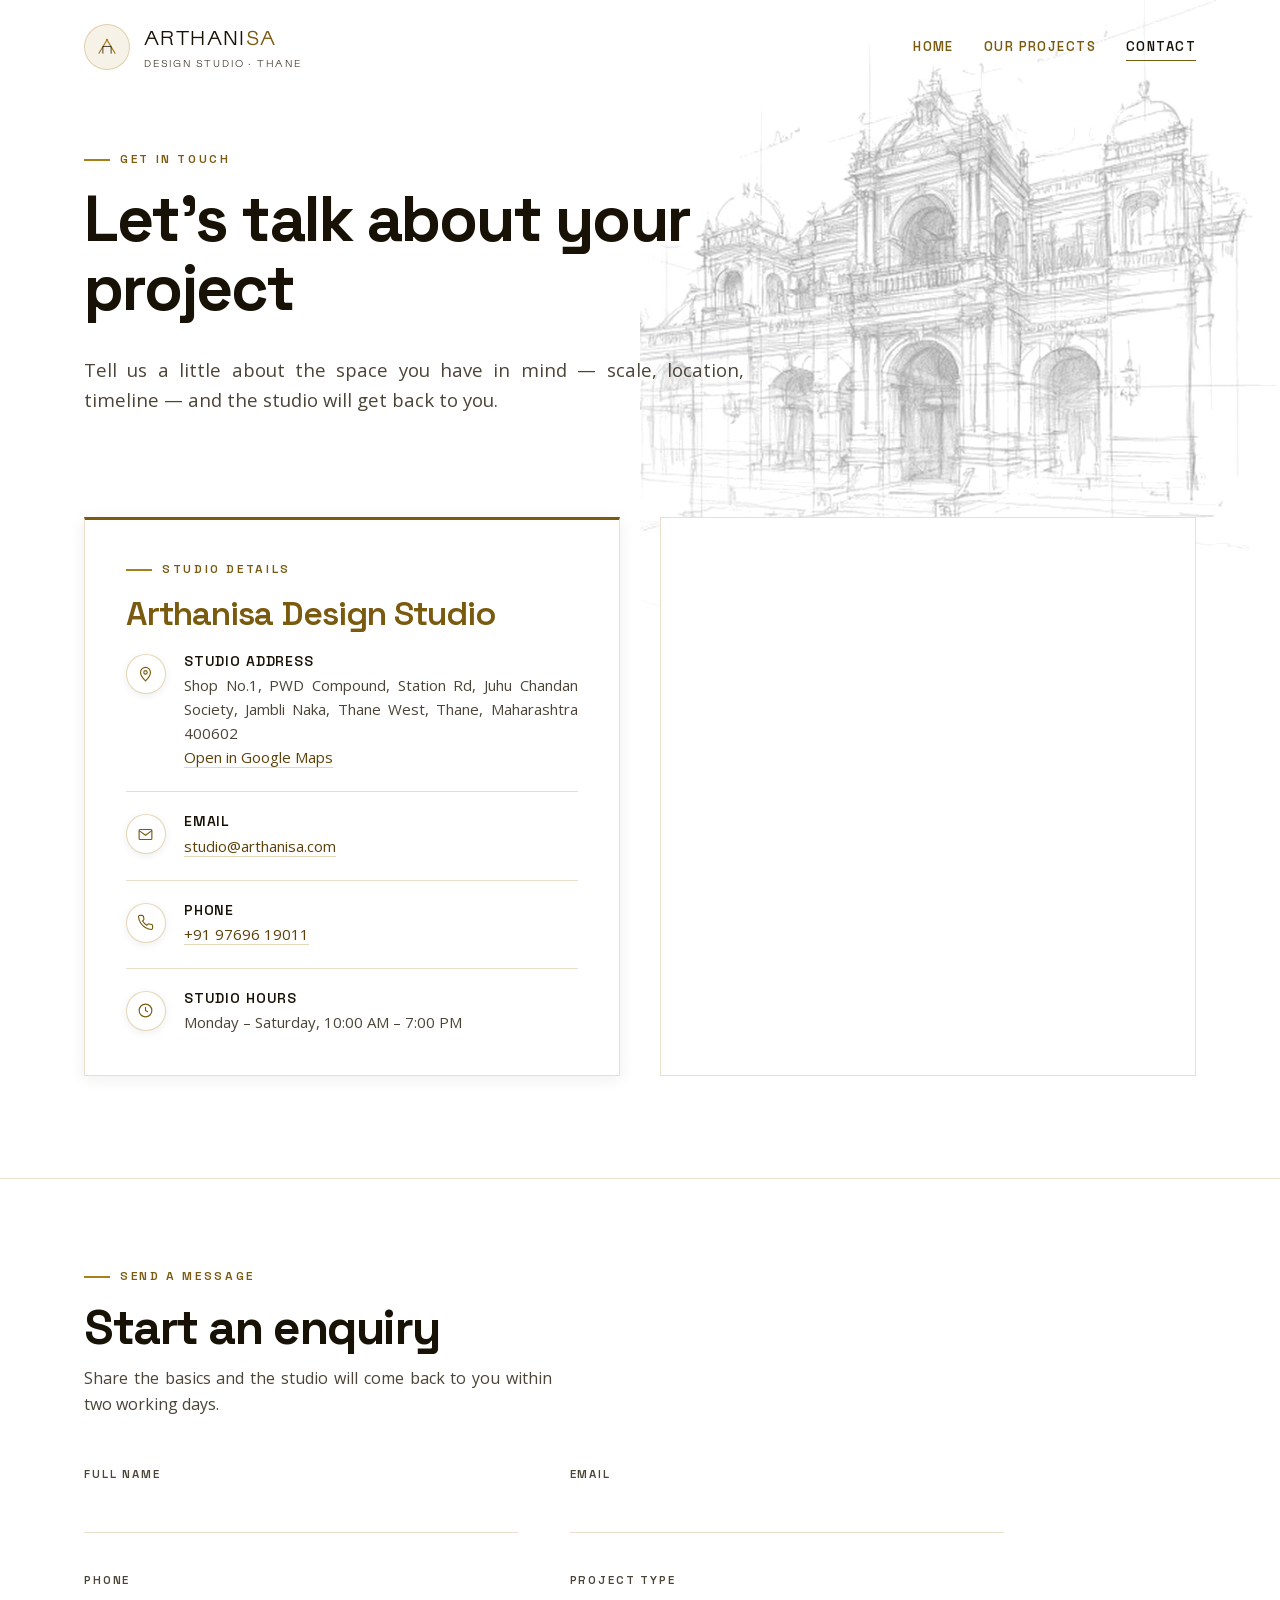
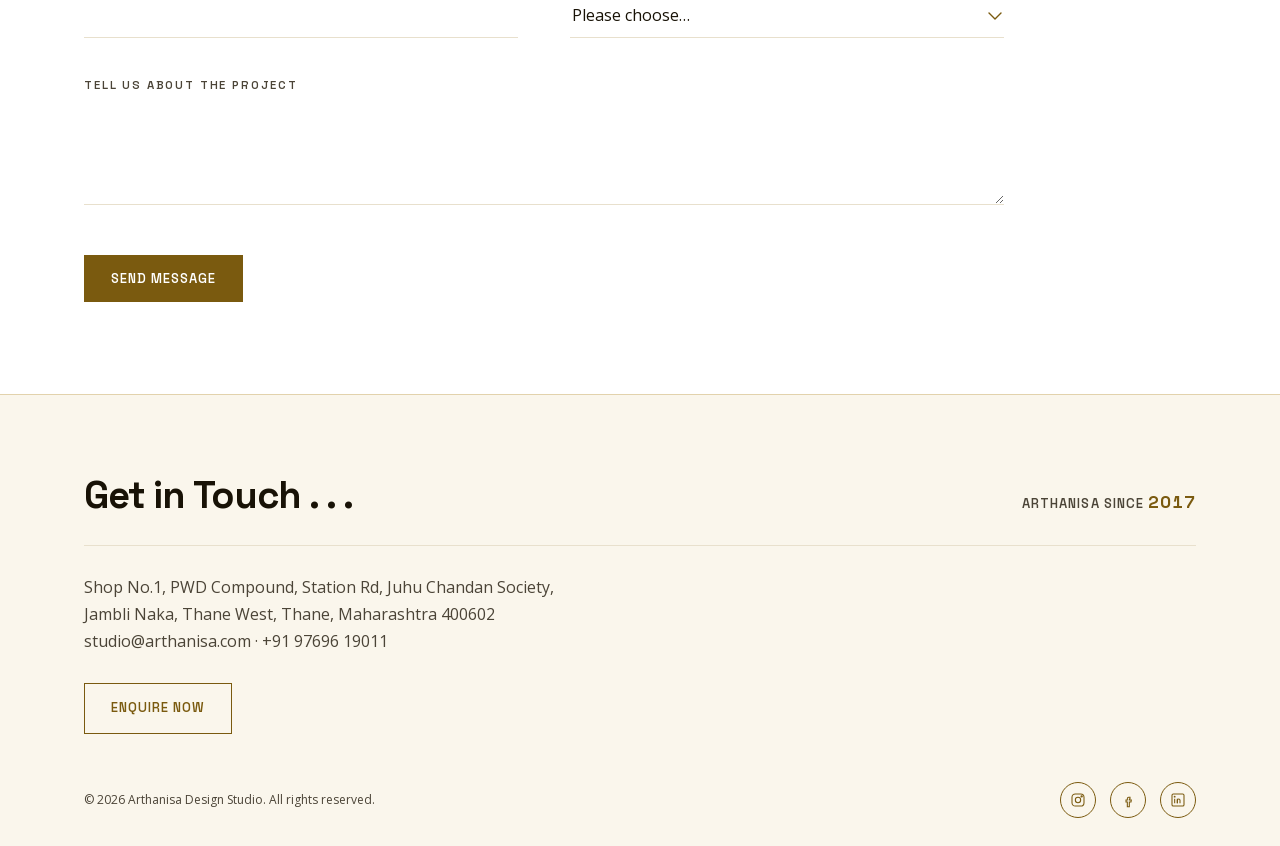
==== commit 183b8ebd: "Add files via upload" ====
--- a/contact.html
+++ b/contact.html
@@ -15,13 +15,13 @@
 <meta property="og:url" content="https://REPLACE-WITH-YOUR-DOMAIN/contact.html">
 <meta property="og:image" content="https://REPLACE-WITH-YOUR-DOMAIN/hero-townhouse.jpg">
 <meta name="twitter:card" content="summary_large_image">
-<meta name="theme-color" content="#102A3E">
+<meta name="theme-color" content="#241A0C">
 
 <link rel="icon" type="image/svg+xml" href="favicon.svg">
 <link rel="preload" href="SpaceGrotesk-Bold.woff" as="font" type="font/woff" crossorigin>
 <link rel="preload" href="OpenSans-Regular.woff" as="font" type="font/woff" crossorigin>
 <link rel="preload" href="Absans-Logo.woff" as="font" type="font/woff" crossorigin>
-<link rel="stylesheet" href="style.css?v=30">
+<link rel="stylesheet" href="style.css?v=31">
 </head>
 <body class="contact-page">
 
@@ -38,9 +38,9 @@
     <a href="index.html" class="logo">
       <span class="logo-badge">
         <svg class="logo-mark" viewBox="0 0 40 40" fill="none" xmlns="http://www.w3.org/2000/svg" aria-hidden="true">
-          <path d="M5 32 L20 7 L35 32" stroke="#1D4E73" stroke-width="2"/>
-          <path d="M12.5 32 V19 H27.5 V32" stroke="#16202B" stroke-width="1.4" data-stroke="ink"/>
-          <circle cx="20" cy="7" r="2.1" fill="#1D4E73"/>
+          <path d="M5 32 L20 7 L35 32" stroke="#A87F18" stroke-width="2"/>
+          <path d="M12.5 32 V19 H27.5 V32" stroke="#181206" stroke-width="1.4" data-stroke="ink"/>
+          <circle cx="20" cy="7" r="2.1" fill="#A87F18"/>
         </svg>
       </span>
       <span>
--- a/style.css
+++ b/style.css
@@ -69,38 +69,40 @@
 }
 
 :root{
-  /* type */
-  --ink:          #0E1720;   /* headings — deeper than before */
-  --body:         #3F4B59;   /* running copy — was #5A6673, which read washy */
-  --body-strong:  #222C38;
-
-  /* accents — one hue family, three weights */
-  --navy:         #16496F;   /* ~8:1 on white — safe for text/icons */
-  --navy-deep:    #103352;
-  --navy-bright:  #6FADD9;   /* low contrast on white — DARK GROUNDS ONLY */
-
-  /* brass — the second accent, for the small marks that carry the
-     brand's warmth: rules, tags, roles, numerals, italics.
-     --brass is for display sizes and dark grounds (3.6:1 on white,
-     fine for large or decorative use). --brass-deep is the one to use
-     for anything small on white (5.6:1). Don't mix them up. */
-  --brass:        #BA8A2E;   /* 3.1:1 on white (large text / rules only), 4.8:1 on the dark band */
-  --brass-deep:   #8A5F14;   /* 5.6:1 on white — use this for any SMALL text */
-
-  /* grounds */
+  /* type — warm blacks, so nothing on a gold-and-white page reads cold */
+  --ink:          #181206;   /* headings           18.6:1 on white */
+  --body:         #4B4437;   /* running copy        9.6:1 on white */
+  --body-strong:  #2E2819;
+
+  /* GOLD — the one accent, in four weights. The rules are strict,
+     because gold on white is the easiest thing in the world to get
+     illegible:
+       --gold          bright. DARK GROUNDS ONLY — 2.3:1 on white.
+       --gold-mid      rules, borders, display-size marks on white. 3.7:1.
+       --gold-deep     any SMALL text on white, and solid fills
+                       (white on it is 6.4:1). 6.4:1 on white.
+       --gold-darkest  the hover state beneath a --gold-deep fill.
+     If you put --gold on white it will look lovely and fail a contrast
+     check. Use --gold-mid at display sizes, --gold-deep below ~20px. */
+  --gold:         #CFA43A;
+  --gold-mid:     #A87F18;
+  --gold-deep:    #7A5A0F;
+  --gold-darkest: #5C420A;
+
+  /* grounds — warm creams rather than the old blue-greys */
   --white:        #FFFFFF;
-  --wash-1:       #EFF4F9;   /* pale blueprint wash */
-  --wash-2:       #E4ECF3;   /* deeper stone wash */
-  --band-deep:    #102A3E;   /* the one dark band per page */
-  --band-deep-2:  #16384F;
+  --wash-1:       #FAF6EC;   /* pale cream wash */
+  --wash-2:       #F4ECDA;   /* deeper sand wash */
+  --band-deep:    #241A0C;   /* the one dark band per page — warm, near-black brown */
+  --band-deep-2:  #33260F;
 
   /* lines + on-dark type */
-  --line:         #DCE2E8;
-  --line-navy:    rgba(29,78,115,.22);
-  --on-dark:      #F1F5F9;
-  --on-dark-mute: #B7C6D2;
-  --on-dark-dim:  #8398A8;
-  --on-dark-line: rgba(241,245,249,.18);
+  --line:         #E8E0CD;
+  --line-gold:    rgba(168,127,24,.3);
+  --on-dark:      #FCF8EE;
+  --on-dark-mute: #DCCFB4;
+  --on-dark-dim:  #AC9C78;
+  --on-dark-line: rgba(252,248,238,.2);
 
   --font:         'Open Sans', system-ui, sans-serif;          /* running copy */
   --font-display: 'Space Grotesk', 'Open Sans', sans-serif;    /* headings + labels */
@@ -170,7 +172,7 @@
   font-family:var(--font-serif);
   font-style:italic;
   font-size:1.05em;          /* optical match — the serif sets a touch smaller */
-  color:var(--brass-deep);
+  color:var(--gold-deep);
 }
 
 /* Justified running copy — client request, round 1.
@@ -188,7 +190,7 @@
 /* visible keyboard focus everywhere — nothing relies on the
    browser default, because link underlines are removed above */
 :focus-visible{
-  outline:2px solid var(--navy);
+  outline:2px solid var(--gold-deep);
   outline-offset:3px;
 }
 
@@ -216,13 +218,13 @@
 .eyebrow{
   display:flex; align-items:center; gap:10px;
   font-size:12px; letter-spacing:.22em; text-transform:uppercase;
-  color:var(--navy);
+  color:var(--gold-deep);
   margin:0 0 16px;
   text-align:left; hyphens:manual;
 }
 .eyebrow::before{
   content:""; width:26px; height:2px; flex:none;
-  background:var(--brass);
+  background:var(--gold-mid);
 }
 
 .lede{
@@ -233,7 +235,7 @@
 
 .tag{
   font-size:11px; letter-spacing:.16em; text-transform:uppercase;
-  color:var(--brass-deep);
+  color:var(--gold-deep);
   hyphens:manual;
 }
 
@@ -249,20 +251,20 @@
              border-color .3s var(--ease), transform .25s var(--ease),
              box-shadow .25s var(--ease);
 }
-.btn{ border-color:var(--navy); color:var(--navy); }
+.btn{ border-color:var(--gold-deep); color:var(--gold-deep); }
 .btn:hover{
-  background:var(--navy); border-color:var(--navy); color:var(--white);
-  transform:translateY(-2px); box-shadow:0 8px 18px rgba(22,73,111,.28);
+  background:var(--gold-deep); border-color:var(--gold-deep); color:var(--white);
+  transform:translateY(-2px); box-shadow:0 8px 18px rgba(122,90,15,.3);
 }
 
 /* solid fill — only used on dark grounds, where an outline vanishes */
 .btn--solid{
-  background:var(--navy); border-color:var(--navy); color:var(--white);
+  background:var(--gold-deep); border-color:var(--gold-deep); color:var(--white);
 }
 .btn--solid{ color:var(--white); }
 .btn--solid:hover{
-  background:var(--brass-deep); border-color:var(--brass-deep); color:var(--white);
-  transform:translateY(-2px); box-shadow:0 8px 18px rgba(138,95,20,.32);
+  background:var(--gold-deep); border-color:var(--gold-deep); color:var(--white);
+  transform:translateY(-2px); box-shadow:0 8px 18px rgba(92,66,10,.34);
 }
 
 /* ---------- 3. header / nav ----------
@@ -279,10 +281,10 @@
 }
 .site-header.is-scrolled{
   padding:14px 0;
-  background:rgba(239,244,249,.9);
+  background:rgba(253,250,243,.92);
   backdrop-filter:blur(18px) saturate(1.1);
   -webkit-backdrop-filter:blur(18px) saturate(1.1);
-  border-bottom-color:var(--line-navy);
+  border-bottom-color:var(--line-gold);
 }
 .site-header .wrap{
   display:flex; align-items:center; justify-content:space-between; gap:20px;
@@ -292,8 +294,8 @@
 .logo-badge{
   display:flex; align-items:center; justify-content:center;
   width:46px; height:46px; flex:none; border-radius:50%;
-  border:1px solid var(--line-navy);
-  background:rgba(29,78,115,.08);
+  border:1px solid var(--line-gold);
+  background:rgba(168,127,24,.1);
   transition:border-color .4s var(--ease), background .4s var(--ease);
 }
 .logo-mark{ width:22px; height:22px; flex:none; }
@@ -304,7 +306,7 @@
   color:var(--ink);
   transition:color .4s var(--ease);
 }
-.logo-word em{ font-family:var(--font-logo); font-size:1em; color:var(--navy);
+.logo-word em{ font-family:var(--font-logo); font-size:1em; color:var(--gold-deep);
   font-style:normal; transition:color .4s var(--ease); }
 .logo-sub{
   display:block;
@@ -320,12 +322,12 @@
 .nav-links a{
   position:relative; display:block; padding:4px 0;
   font-size:13px; letter-spacing:.11em; text-transform:uppercase;
-  color:var(--navy);
+  color:var(--gold-deep);
   transition:color .3s var(--ease);
 }
 .nav-links a::after{
   content:""; position:absolute; left:0; right:100%; bottom:0;
-  height:1px; background:var(--navy);
+  height:1px; background:var(--gold-deep);
   transition:right .35s var(--ease);
 }
 .nav-links a:hover::after,
@@ -356,7 +358,7 @@
   position:absolute; top:calc(100% + 12px); right:0;
   min-width:250px; padding:22px 26px;
   background:var(--band-deep);
-  box-shadow:0 20px 44px rgba(16,24,34,.3);
+  box-shadow:0 20px 44px rgba(30,22,8,.34);
 }
 .site-header.is-scrolled .nav-links.is-open{
   display:flex;
@@ -375,14 +377,14 @@
 }
 .site-header.is-scrolled .nav-links a::after{ display:none; }
 .site-header.is-scrolled .nav-links a:hover,
-.site-header.is-scrolled .nav-links a[aria-current]{ color:var(--navy-bright); }
+.site-header.is-scrolled .nav-links a[aria-current]{ color:var(--gold); }
 .site-header.is-scrolled .nav-subitem{ display:block; }
 .site-header.is-scrolled .nav-subitem a{
   font-size:12.5px; letter-spacing:.06em; text-transform:uppercase;
   padding:5px 0 5px 22px; opacity:.72;
 }
 .site-header.is-scrolled .nav-subitem a:hover,
-.site-header.is-scrolled .nav-subitem a.is-active{ opacity:1; color:var(--navy-bright); }
+.site-header.is-scrolled .nav-subitem a.is-active{ opacity:1; color:var(--gold); }
 
 @keyframes navIn{
   from{ opacity:0; transform:translateY(-8px); }
@@ -398,7 +400,7 @@
     position:absolute; top:calc(100% + 12px); right:0;
     min-width:240px; max-width:82vw; padding:20px 24px;
     background:var(--band-deep);
-    box-shadow:0 20px 44px rgba(16,24,34,.3);
+    box-shadow:0 20px 44px rgba(30,22,8,.34);
   }
   .nav-links.is-open{ display:flex; animation:navIn .22s var(--ease) both; }
   .nav-panel-head{
@@ -412,32 +414,32 @@
   }
   .nav-links a::after{ display:none; }
   .nav-links a:hover,
-  .nav-links a[aria-current]{ color:var(--navy-bright); }
+  .nav-links a[aria-current]{ color:var(--gold); }
   .nav-subitem{ display:block; }
   .nav-subitem a{
     font-size:11.5px; letter-spacing:.06em; text-transform:uppercase;
     padding:5px 0 5px 20px; opacity:.72;
   }
-  .nav-subitem a.is-active{ opacity:1; color:var(--navy-bright); }
+  .nav-subitem a.is-active{ opacity:1; color:var(--gold); }
 }
 
 /* home page only: the header sits over the hero photo until you scroll,
    so the type lifts to light. :not(.is-open) keeps this out of the
    dropdown, which has its own dark panel — no !important needed. */
-body.home .site-header:not(.is-scrolled) .logo-word{ color:#F2F6FA; }
-body.home .site-header:not(.is-scrolled) .logo-word em{ color:var(--navy-bright); }
-body.home .site-header:not(.is-scrolled) .logo-sub{ color:rgba(242,246,250,.78); }
+body.home .site-header:not(.is-scrolled) .logo-word{ color:#FCF8EE; }
+body.home .site-header:not(.is-scrolled) .logo-word em{ color:var(--gold); }
+body.home .site-header:not(.is-scrolled) .logo-sub{ color:rgba(252,248,238,.8); }
 body.home .site-header:not(.is-scrolled) .logo-badge{
-  border-color:rgba(90,151,196,.75);
-  background:rgba(242,246,250,.12);
-}
-body.home .site-header:not(.is-scrolled) .logo-mark path[data-stroke="ink"]{ stroke:#F2F6FA; }
-body.home .site-header:not(.is-scrolled) .nav-toggle span{ background:#F2F6FA; }
+  border-color:rgba(207,164,58,.8);
+  background:rgba(252,248,238,.14);
+}
+body.home .site-header:not(.is-scrolled) .logo-mark path[data-stroke="ink"]{ stroke:#FCF8EE; }
+body.home .site-header:not(.is-scrolled) .nav-toggle span{ background:#FCF8EE; }
 body.home .site-header:not(.is-scrolled) .nav-links:not(.is-open) a{
-  color:#EAF2F8;
+  color:#F7EEDA;
   text-shadow:0 1px 12px rgba(0,0,0,.45);
 }
-body.home .site-header:not(.is-scrolled) .nav-links:not(.is-open) a::after{ background:#EAF2F8; }
+body.home .site-header:not(.is-scrolled) .nav-links:not(.is-open) a::after{ background:#F7EEDA; }
 body.home .site-header:not(.is-scrolled) .logo-word,
 body.home .site-header:not(.is-scrolled) .logo-sub{
   text-shadow:0 1px 12px rgba(0,0,0,.45);
@@ -464,9 +466,9 @@
   content:""; position:absolute; top:0; left:0; right:0;
   height:clamp(110px,16vh,180px);
   background:linear-gradient(to bottom,
-    rgba(9,16,25,.62) 0%,
-    rgba(9,16,25,.34) 45%,
-    rgba(9,16,25,0) 100%);
+    rgba(26,18,6,.62) 0%,
+    rgba(26,18,6,.34) 45%,
+    rgba(26,18,6,0) 100%);
   pointer-events:none; z-index:1;
 }
 
@@ -492,9 +494,9 @@
   color:var(--ink);
   margin-bottom:10px;
 }
-.band-title .dots{ color:var(--brass); letter-spacing:.06em; margin-left:2px; }
+.band-title .dots{ color:var(--gold-mid); letter-spacing:.06em; margin-left:2px; }
 .band-lead{
-  color:var(--navy-deep);
+  color:var(--gold-darkest);
   font-size:clamp(17px,1.5vw,20px);
   max-width:56ch;
   margin-bottom:20px;
@@ -542,7 +544,7 @@
 }
 .feature-band__body p{ color:var(--body); margin-bottom:1em; }
 .feature-band__body p:last-child{ margin-bottom:0; }
-.feature-band__body em{ color:var(--brass-deep); font-style:italic; }
+.feature-band__body em{ color:var(--gold-deep); font-style:italic; }
 
 /* About and Vision read as one pair, so the join between them is
    pulled in — the two full .section paddings were stacking up to
@@ -567,7 +569,7 @@
 .team-title{ text-align:center; margin-bottom:0; }
 .title-rule{
   display:block; width:clamp(90px,9vw,130px); height:2px;
-  background:var(--brass);
+  background:var(--gold-mid);
   margin:16px auto clamp(22px,2.7vw,36px);
 }
 .founders{
@@ -579,7 +581,7 @@
   width:100%; max-width:220px; aspect-ratio:1/1;
   margin:0 auto 24px;
   border-radius:50%; overflow:hidden;
-  border:4px solid var(--brass);
+  border:4px solid var(--gold-mid);
   background:var(--wash-2);
   position:relative;
 }
@@ -593,7 +595,7 @@
 .founder .role{
   display:block; margin-bottom:16px;
   font-size:12px; letter-spacing:.16em; text-transform:uppercase;
-  color:var(--brass-deep);
+  color:var(--gold-deep);
   hyphens:manual;
 }
 .founder p{ color:var(--body); font-size:14.5px; }
@@ -627,8 +629,8 @@
   padding:16px;
   border-radius:50%;
   background:var(--white);
-  border:1px solid var(--line-navy);
-  box-shadow:0 4px 14px rgba(22,32,43,.1);
+  border:1px solid var(--line-gold);
+  box-shadow:0 4px 14px rgba(40,30,10,.1);
 }
 .empanelment-badge img{
   width:100%; height:100%;
@@ -654,7 +656,7 @@
   padding-top:clamp(40px,5.5vw,76px);
 }
 .section--expertise .band-title{ color:var(--on-dark); }
-.section--expertise .band-title .dots{ color:var(--brass); }
+.section--expertise .band-title .dots{ color:var(--gold); }
 .section--expertise .band-lead{ color:var(--on-dark-mute); }
 
 .expertise-grid{
@@ -669,19 +671,19 @@
   transition:background .3s var(--ease);
 }
 .expertise-card:last-child{ border-right:none; }
-.expertise-card:hover{ background:rgba(241,245,249,.055); }
+.expertise-card:hover{ background:rgba(252,248,238,.06); }
 .expertise-num{
   position:absolute; top:clamp(20px,2.2vw,28px); right:clamp(18px,2vw,26px);
   display:flex; align-items:center; justify-content:center;
   width:26px; height:26px; border-radius:50%;
-  border:1px solid rgba(186,138,46,.5);
+  border:1px solid rgba(207,164,58,.5);
   font-size:11px; line-height:1; font-variant-numeric:tabular-nums;
-  color:var(--brass);
+  color:var(--gold);
 }
 .expertise-ico{
   display:block; margin-bottom:26px;
   width:clamp(44px,4.4vw,56px); height:clamp(44px,4.4vw,56px);
-  color:var(--brass);
+  color:var(--gold);
 }
 .expertise-ico svg{ width:100%; height:100%; }
 .expertise-card h3{ font-size:clamp(17px,1.6vw,20px); color:var(--on-dark); margin-bottom:10px; }
@@ -719,7 +721,7 @@
 }
 .quote-band__overlay{
   position:absolute; inset:0;
-  background:rgba(11,20,30,.52);
+  background:rgba(28,20,8,.56);
 }
 .quote-band__text{
   position:relative; z-index:1;
@@ -737,7 +739,7 @@
   position:absolute;
   width:clamp(20px,2vw,28px); height:clamp(20px,2vw,28px);
   border-style:solid;
-  border-color:var(--brass);
+  border-color:var(--gold);
 }
 .quote-band__text::before{
   top:0; left:0;
@@ -751,13 +753,13 @@
   margin:0;
   font-family:var(--font-serif);
   font-style:italic; font-size:clamp(21px,2.7vw,33px); line-height:1.36;
-  color:#F1F5F9;
+  color:#FCF8EE;
   text-align:left; hyphens:manual;
 }
 .quote-band__text span{
   display:block; margin-top:16px;
   font-size:12px; letter-spacing:.18em; text-transform:uppercase;
-  color:var(--brass);
+  color:var(--gold);
 }
 @media (hover:none), (max-width:860px){
   .quote-band{ background-attachment:scroll; }
@@ -772,14 +774,14 @@
 }
 .filter-btn{
   padding:10px 20px;
-  border:1px solid var(--line-navy); background:transparent;
+  border:1px solid var(--line-gold); background:transparent;
   font-size:12px; letter-spacing:.13em; text-transform:uppercase;
   color:var(--body-strong);
   cursor:pointer;
   transition:background .25s var(--ease), color .25s var(--ease), border-color .25s var(--ease);
 }
-.filter-btn:hover{ border-color:var(--navy); color:var(--navy); }
-.filter-btn.is-active{ background:var(--navy); border-color:var(--navy); color:var(--white); }
+.filter-btn:hover{ border-color:var(--gold-deep); color:var(--gold-deep); }
+.filter-btn.is-active{ background:var(--gold-deep); border-color:var(--gold-deep); color:var(--white); }
 
 .project-feature{
   display:grid; grid-template-columns:1.15fr 1fr;
@@ -789,13 +791,13 @@
   margin-bottom:clamp(14px,1.6vw,20px);
   background:var(--white);
   border:1px solid var(--line);
-  box-shadow:0 2px 12px rgba(22,32,43,.05);
+  box-shadow:0 2px 12px rgba(40,30,10,.05);
   transition:border-color .3s var(--ease), box-shadow .3s var(--ease), transform .3s var(--ease);
 }
 .project-feature:last-child{ margin-bottom:0; }
 .project-feature:hover{
-  border-color:var(--navy);
-  box-shadow:0 12px 28px rgba(22,32,43,.12);
+  border-color:var(--gold-deep);
+  box-shadow:0 12px 28px rgba(40,30,10,.12);
   transform:translateY(-3px);
 }
 .project-feature.is-hidden{ display:none; }
@@ -837,7 +839,7 @@
 .projects-empty{
   padding:clamp(40px,6vw,72px) clamp(20px,3vw,40px);
   background:var(--white);
-  border:1px dashed var(--line-navy);
+  border:1px dashed var(--line-gold);
   text-align:center;
 }
 .projects-empty[hidden]{ display:none; }
@@ -894,12 +896,12 @@
   padding:clamp(26px,3.2vw,42px);
   background:var(--white);
   border:1px solid var(--line);
-  border-top:3px solid var(--navy);
-  box-shadow:0 3px 16px rgba(22,32,43,.07);
+  border-top:3px solid var(--gold-deep);
+  box-shadow:0 3px 16px rgba(40,30,10,.07);
 }
 .contact-card .studio-name{
   font-size:clamp(24px,3vw,34px);
-  color:var(--navy);
+  color:var(--gold-deep);
   margin-bottom:22px;
 }
 .info-row{
@@ -914,9 +916,9 @@
   display:flex; align-items:center; justify-content:center;
   width:40px; height:40px; border-radius:50%;
   background:var(--white);
-  border:1px solid var(--line-navy);
+  border:1px solid var(--line-gold);
   box-shadow:0 2px 8px rgba(0,0,0,.07);
-  color:var(--navy);
+  color:var(--gold-deep);
 }
 .info-ico .ico{ width:17px; height:17px; }
 .info-row h4{
@@ -924,8 +926,8 @@
   color:var(--ink); margin-bottom:4px;
 }
 .info-row p{ margin:0; font-size:15px; color:var(--body); }
-.info-row a{ color:var(--navy-deep); border-bottom:1px solid var(--line-navy); }
-.info-row a:hover{ color:var(--navy); border-bottom-color:var(--navy); }
+.info-row a{ color:var(--gold-darkest); border-bottom:1px solid var(--line-gold); }
+.info-row a:hover{ color:var(--gold-deep); border-bottom-color:var(--gold-deep); }
 
 .map-wrap{
   height:100%; min-height:440px;
@@ -954,7 +956,7 @@
   color:var(--body);
   padding:clamp(48px,7vw,88px) 0 clamp(52px,7.5vw,92px);
 }
-.enquiry-band .eyebrow{ color:var(--navy); }
+.enquiry-band .eyebrow{ color:var(--gold-deep); }
 .enquiry-band h2{ color:var(--ink); font-size:clamp(30px,4vw,48px); margin-bottom:12px; }
 .enquiry-lede{ color:var(--body); max-width:52ch; margin-bottom:clamp(32px,4vw,48px); }
 
@@ -991,23 +993,23 @@
 .form-field select:focus,
 .form-field textarea:focus{
   outline:none;
-  border-bottom-color:var(--navy);
+  border-bottom-color:var(--gold-deep);
   /* thickens the rule without shifting anything by half a pixel */
-  box-shadow:0 1px 0 0 var(--navy);
+  box-shadow:0 1px 0 0 var(--gold-deep);
 }
 .form-field textarea{
   resize:vertical; min-height:104px;
   padding-top:4px;
 }
 .form-field input::placeholder,
-.form-field textarea::placeholder{ color:#9AA5B1; }
+.form-field textarea::placeholder{ color:#A79E8B; }
 
 /* the native select chrome would be the one remaining box */
 .form-field select{
   appearance:none; -webkit-appearance:none;
   padding-right:26px;
   cursor:pointer;
-  background-image:url("data:image/svg+xml;utf8,<svg xmlns='http://www.w3.org/2000/svg' width='14' height='9' viewBox='0 0 14 9' fill='none'><path d='M1 1l6 6 6-6' stroke='%231D4E73' stroke-width='1.4' stroke-linecap='round' stroke-linejoin='round'/></svg>");
+  background-image:url("data:image/svg+xml;utf8,<svg xmlns='http://www.w3.org/2000/svg' width='14' height='9' viewBox='0 0 14 9' fill='none'><path d='M1 1l6 6 6-6' stroke='%237A5A0F' stroke-width='1.4' stroke-linecap='round' stroke-linejoin='round'/></svg>");
   background-repeat:no-repeat;
   background-position:right 2px center;
 }
@@ -1023,7 +1025,7 @@
   margin:18px 0 0; font-size:14px; color:var(--ink);
   text-align:left;
 }
-.form-status a{ color:var(--navy); border-bottom:1px solid currentColor; }
+.form-status a{ color:var(--gold-deep); border-bottom:1px solid currentColor; }
 .form-status[hidden]{ display:none; }
 .form-status--error{ color:#A8271B; }
 
@@ -1038,19 +1040,19 @@
   padding:clamp(56px,8vw,96px) 0;
   text-align:center;
 }
-.cta-band .eyebrow{ justify-content:center; color:var(--brass); }
-.cta-band .eyebrow::before{ background:var(--brass); }
+.cta-band .eyebrow{ justify-content:center; color:var(--gold); }
+.cta-band .eyebrow::before{ background:var(--gold); }
 .cta-band h2{
   color:var(--on-dark); font-size:clamp(30px,4vw,50px);
   max-width:24ch; margin:0 auto 24px;
 }
 .cta-actions{ display:flex; gap:16px; justify-content:center; flex-wrap:wrap; }
-.cta-band .btn--solid:hover{ background:var(--navy-bright); border-color:var(--navy-bright); color:var(--band-deep); }
+.cta-band .btn--solid:hover{ background:var(--gold); border-color:var(--gold); color:var(--band-deep); }
 
 .home-footer{
   background:var(--wash-1);
   color:var(--body);
-  border-top:1px solid var(--line-navy);
+  border-top:1px solid var(--line-gold);
   padding:clamp(48px,7vw,80px) 0 28px;
 }
 .footer-head{
@@ -1064,7 +1066,7 @@
   font-size:13px; letter-spacing:.08em; text-transform:uppercase;
   white-space:nowrap;
 }
-.home-footer .since b{ color:var(--brass-deep); font-size:17px; font-variant-numeric:tabular-nums; }
+.home-footer .since b{ color:var(--gold-deep); font-size:17px; font-variant-numeric:tabular-nums; }
 .home-footer address{
   font-style:normal; line-height:1.7; margin-bottom:28px;
 }
@@ -1084,10 +1086,10 @@
 .social-icons a{
   display:flex; align-items:center; justify-content:center;
   width:36px; height:36px; border-radius:50%;
-  border:1px solid var(--navy); color:var(--navy);
+  border:1px solid var(--gold-deep); color:var(--gold-deep);
   transition:background .3s var(--ease), color .3s var(--ease);
 }
-.social-icons a:hover{ background:var(--navy); color:var(--white); }
+.social-icons a:hover{ background:var(--gold-deep); color:var(--white); }
 .social-icons svg{ width:16px; height:16px; }
 @media (max-width:620px){
   .legal-row{ flex-direction:column; align-items:flex-start; }
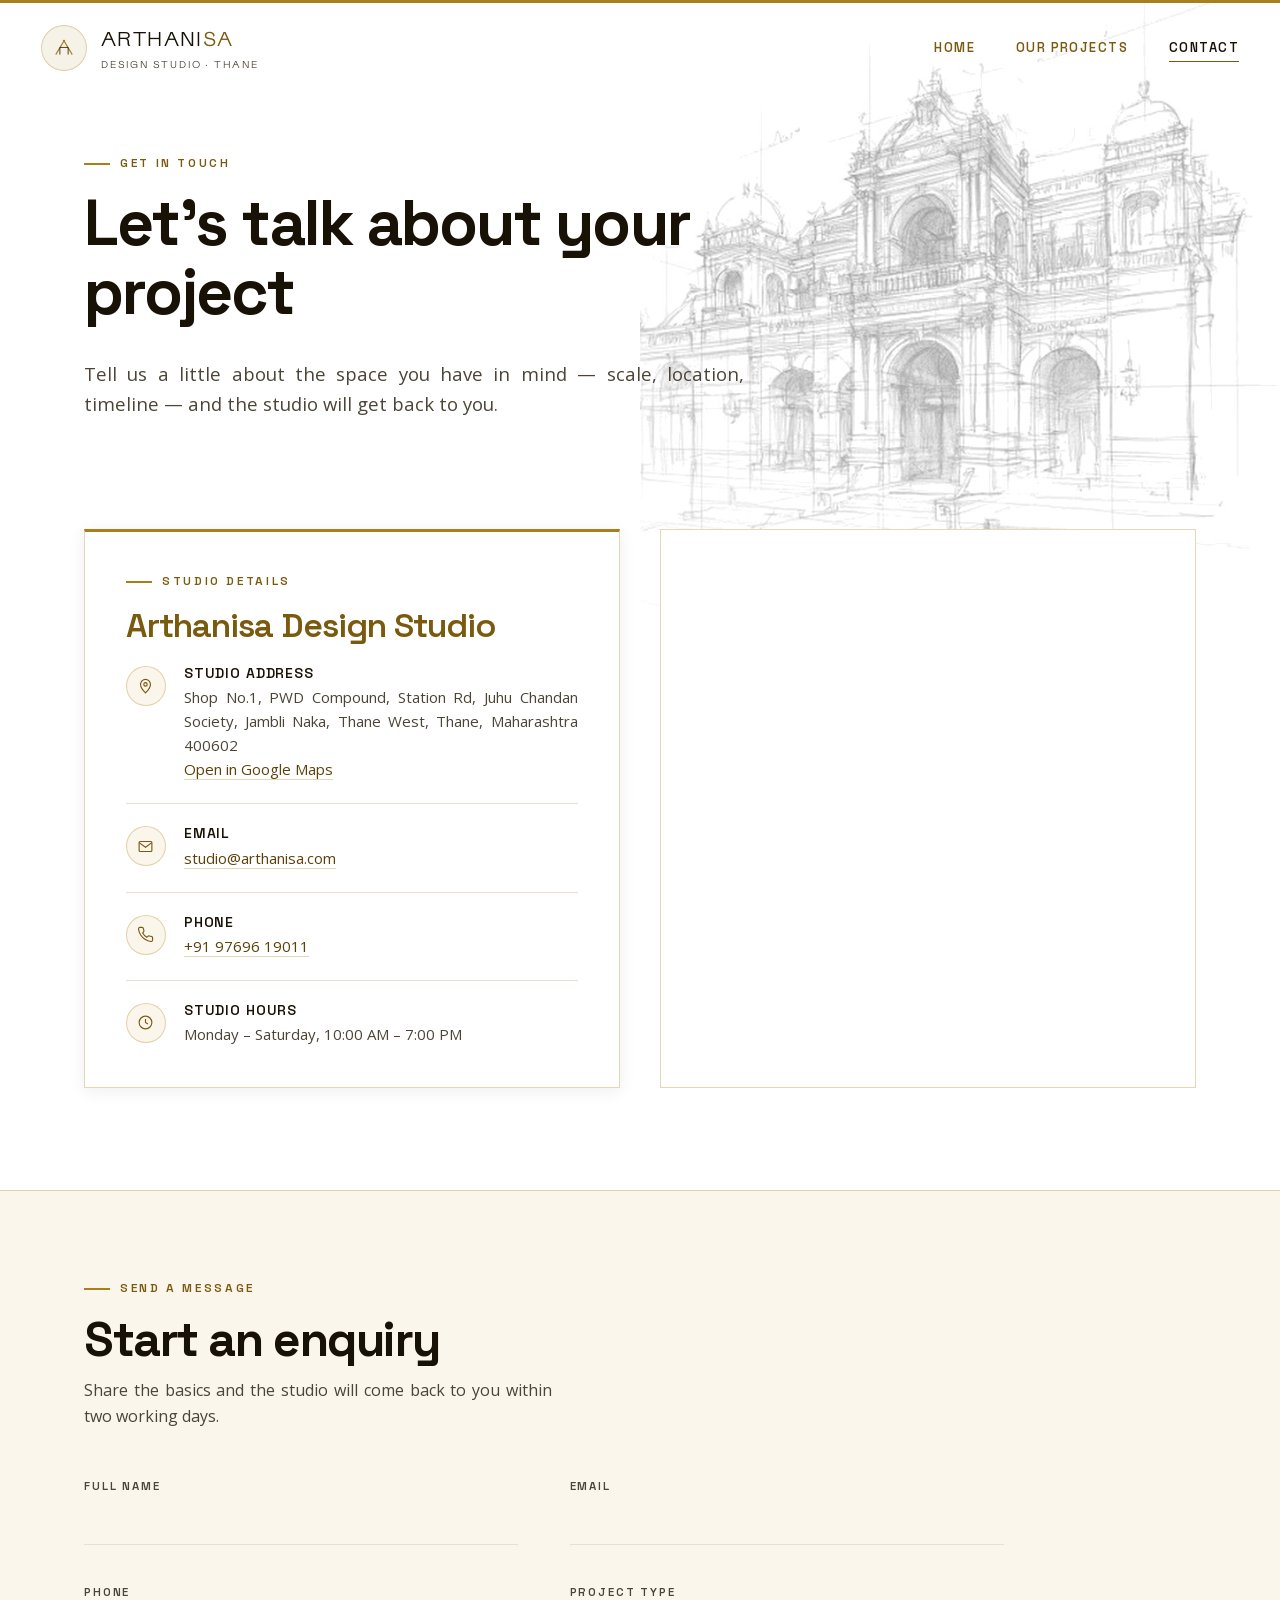
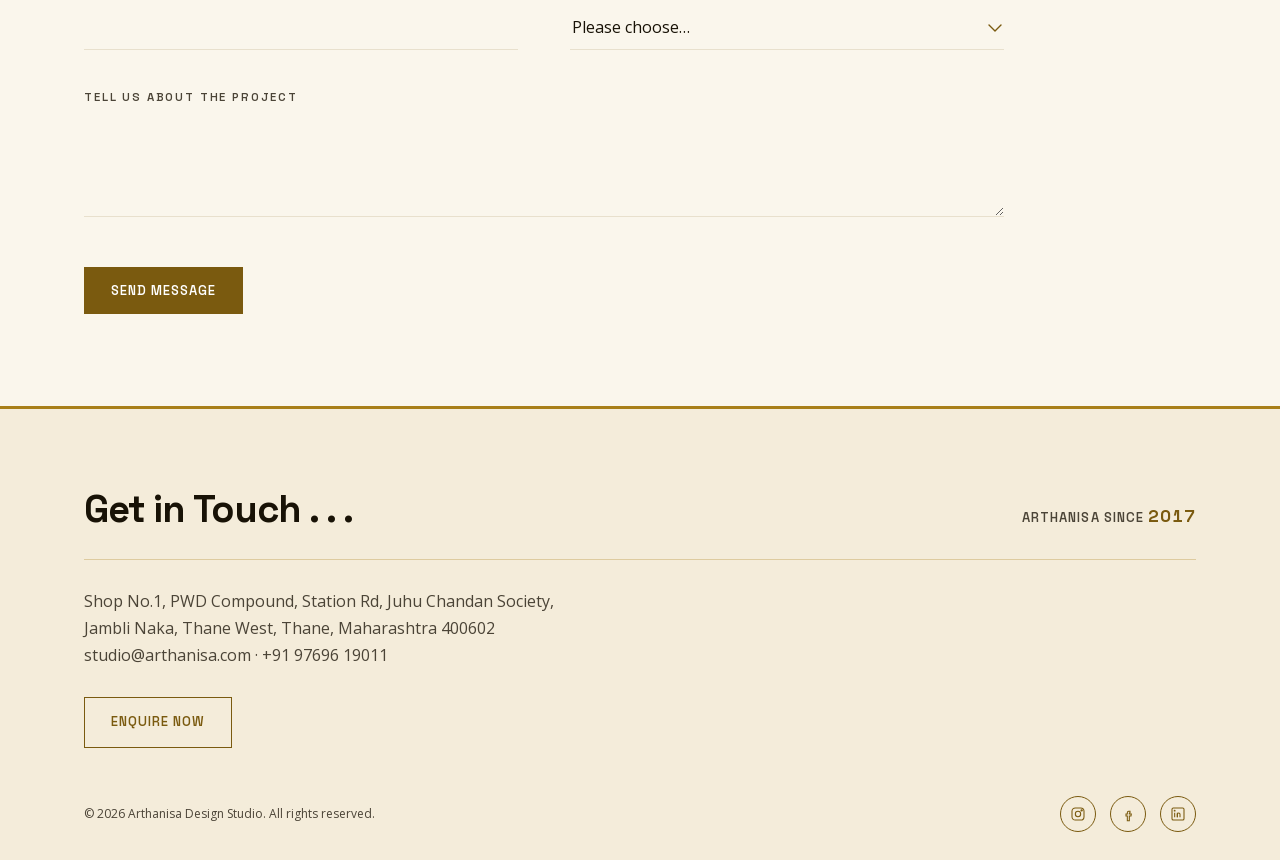
==== commit 15708f57: "Add files via upload" ====
--- a/contact.html
+++ b/contact.html
@@ -21,7 +21,7 @@
 <link rel="preload" href="SpaceGrotesk-Bold.woff" as="font" type="font/woff" crossorigin>
 <link rel="preload" href="OpenSans-Regular.woff" as="font" type="font/woff" crossorigin>
 <link rel="preload" href="Absans-Logo.woff" as="font" type="font/woff" crossorigin>
-<link rel="stylesheet" href="style.css?v=31">
+<link rel="stylesheet" href="style.css?v=32">
 </head>
 <body class="contact-page">
 
--- a/style.css
+++ b/style.css
@@ -268,13 +268,17 @@
 }
 
 /* ---------- 3. header / nav ----------
+   The bar is wider than the content column on purpose: logo hard left,
+   nav hard right, the way it reads on the reference site. A 3px gold
+   rule across the very top is the brand's one constant on every page.
    Wide screens: full menu row while you're at the top of the page,
    collapsing to a toggle + dropdown once scrolled.
    Narrow screens: toggle + dropdown from the start. */
 .site-header{
   position:fixed; top:0; left:0; right:0; z-index:100;
-  padding:22px 0;
+  padding:20px 0;
   background:transparent;
+  border-top:3px solid var(--gold-mid);
   border-bottom:1px solid transparent;
   transition:background .4s var(--ease), padding .4s var(--ease),
              border-color .4s var(--ease);
@@ -287,7 +291,10 @@
   border-bottom-color:var(--line-gold);
 }
 .site-header .wrap{
-  display:flex; align-items:center; justify-content:space-between; gap:20px;
+  display:flex; align-items:center; justify-content:space-between; gap:24px;
+  /* wider than --container, so the logo and nav reach the edges */
+  max-width:1680px;
+  padding:0 clamp(20px,3.2vw,56px);
 }
 
 .logo{ display:flex; align-items:center; gap:14px; flex:none; z-index:101; }
@@ -316,9 +323,9 @@
   transition:color .4s var(--ease);
 }
 
-.nav-menu{ position:relative; display:flex; align-items:center; gap:26px; }
-
-.nav-links{ display:flex; align-items:center; gap:30px; }
+.nav-menu{ position:relative; display:flex; align-items:center; gap:clamp(24px,2.8vw,40px); }
+
+.nav-links{ display:flex; align-items:center; gap:clamp(26px,3.2vw,50px); }
 .nav-links a{
   position:relative; display:block; padding:4px 0;
   font-size:13px; letter-spacing:.11em; text-transform:uppercase;
@@ -475,8 +482,8 @@
 /* ---------- 5. page hero (inner pages) ---------- */
 .page-hero{
   position:relative;
-  padding:clamp(118px,14vw,150px) 0 clamp(20px,3vw,32px);
-  background:var(--wash-1);
+  padding:clamp(122px,14vw,154px) 0 clamp(26px,3.4vw,40px);
+  background:var(--white);
 }
 .page-hero h1{
   font-size:clamp(36px,5.2vw,64px);
@@ -565,7 +572,8 @@
 }
 
 /* ---------- 7. team ---------- */
-.section--team{ background:var(--white); padding-top:clamp(24px,3vw,42px); }
+.section--team{ background:var(--wash-1); padding-top:clamp(34px,4vw,58px);
+  padding-bottom:clamp(38px,4.6vw,66px); }
 .team-title{ text-align:center; margin-bottom:0; }
 .title-rule{
   display:block; width:clamp(90px,9vw,130px); height:2px;
@@ -829,7 +837,7 @@
 }
 .pf-specs dt{
   font-size:11px; letter-spacing:.12em; text-transform:uppercase;
-  color:var(--body); margin-bottom:4px; hyphens:manual;
+  color:var(--gold-deep); margin-bottom:4px; hyphens:manual;
 }
 .pf-specs dd{ margin:0; font-size:15px; color:var(--ink); hyphens:manual;
   font-variant-numeric:tabular-nums; }
@@ -895,8 +903,8 @@
 .contact-card{
   padding:clamp(26px,3.2vw,42px);
   background:var(--white);
-  border:1px solid var(--line);
-  border-top:3px solid var(--gold-deep);
+  border:1px solid var(--line-gold);
+  border-top:3px solid var(--gold-mid);
   box-shadow:0 3px 16px rgba(40,30,10,.07);
 }
 .contact-card .studio-name{
@@ -915,9 +923,8 @@
   flex:none;
   display:flex; align-items:center; justify-content:center;
   width:40px; height:40px; border-radius:50%;
-  background:var(--white);
+  background:var(--wash-1);
   border:1px solid var(--line-gold);
-  box-shadow:0 2px 8px rgba(0,0,0,.07);
   color:var(--gold-deep);
 }
 .info-ico .ico{ width:17px; height:17px; }
@@ -931,7 +938,7 @@
 
 .map-wrap{
   height:100%; min-height:440px;
-  border:1px solid var(--line);
+  border:1px solid var(--line-gold);
   background:var(--white);
   overflow:hidden;
 }
@@ -951,8 +958,8 @@
    product. The fields are now underlines: a label, the text, and one
    hairline beneath it. Nothing boxed, nothing filled. */
 .enquiry-band{
-  background:var(--white);
-  border-top:1px solid var(--line);
+  background:var(--wash-1);
+  border-top:1px solid var(--line-gold);
   color:var(--body);
   padding:clamp(48px,7vw,88px) 0 clamp(52px,7.5vw,92px);
 }
@@ -1050,16 +1057,16 @@
 .cta-band .btn--solid:hover{ background:var(--gold); border-color:var(--gold); color:var(--band-deep); }
 
 .home-footer{
-  background:var(--wash-1);
+  background:var(--wash-2);
   color:var(--body);
-  border-top:1px solid var(--line-gold);
+  border-top:3px solid var(--gold-mid);
   padding:clamp(48px,7vw,80px) 0 28px;
 }
 .footer-head{
   display:flex; justify-content:space-between; align-items:baseline;
   flex-wrap:wrap; gap:16px;
   padding-bottom:28px; margin-bottom:28px;
-  border-bottom:1px solid var(--line);
+  border-bottom:1px solid var(--line-gold);
 }
 .footer-head h2{ font-size:clamp(27px,3.4vw,38px); color:var(--ink); margin:0; }
 .home-footer .since{
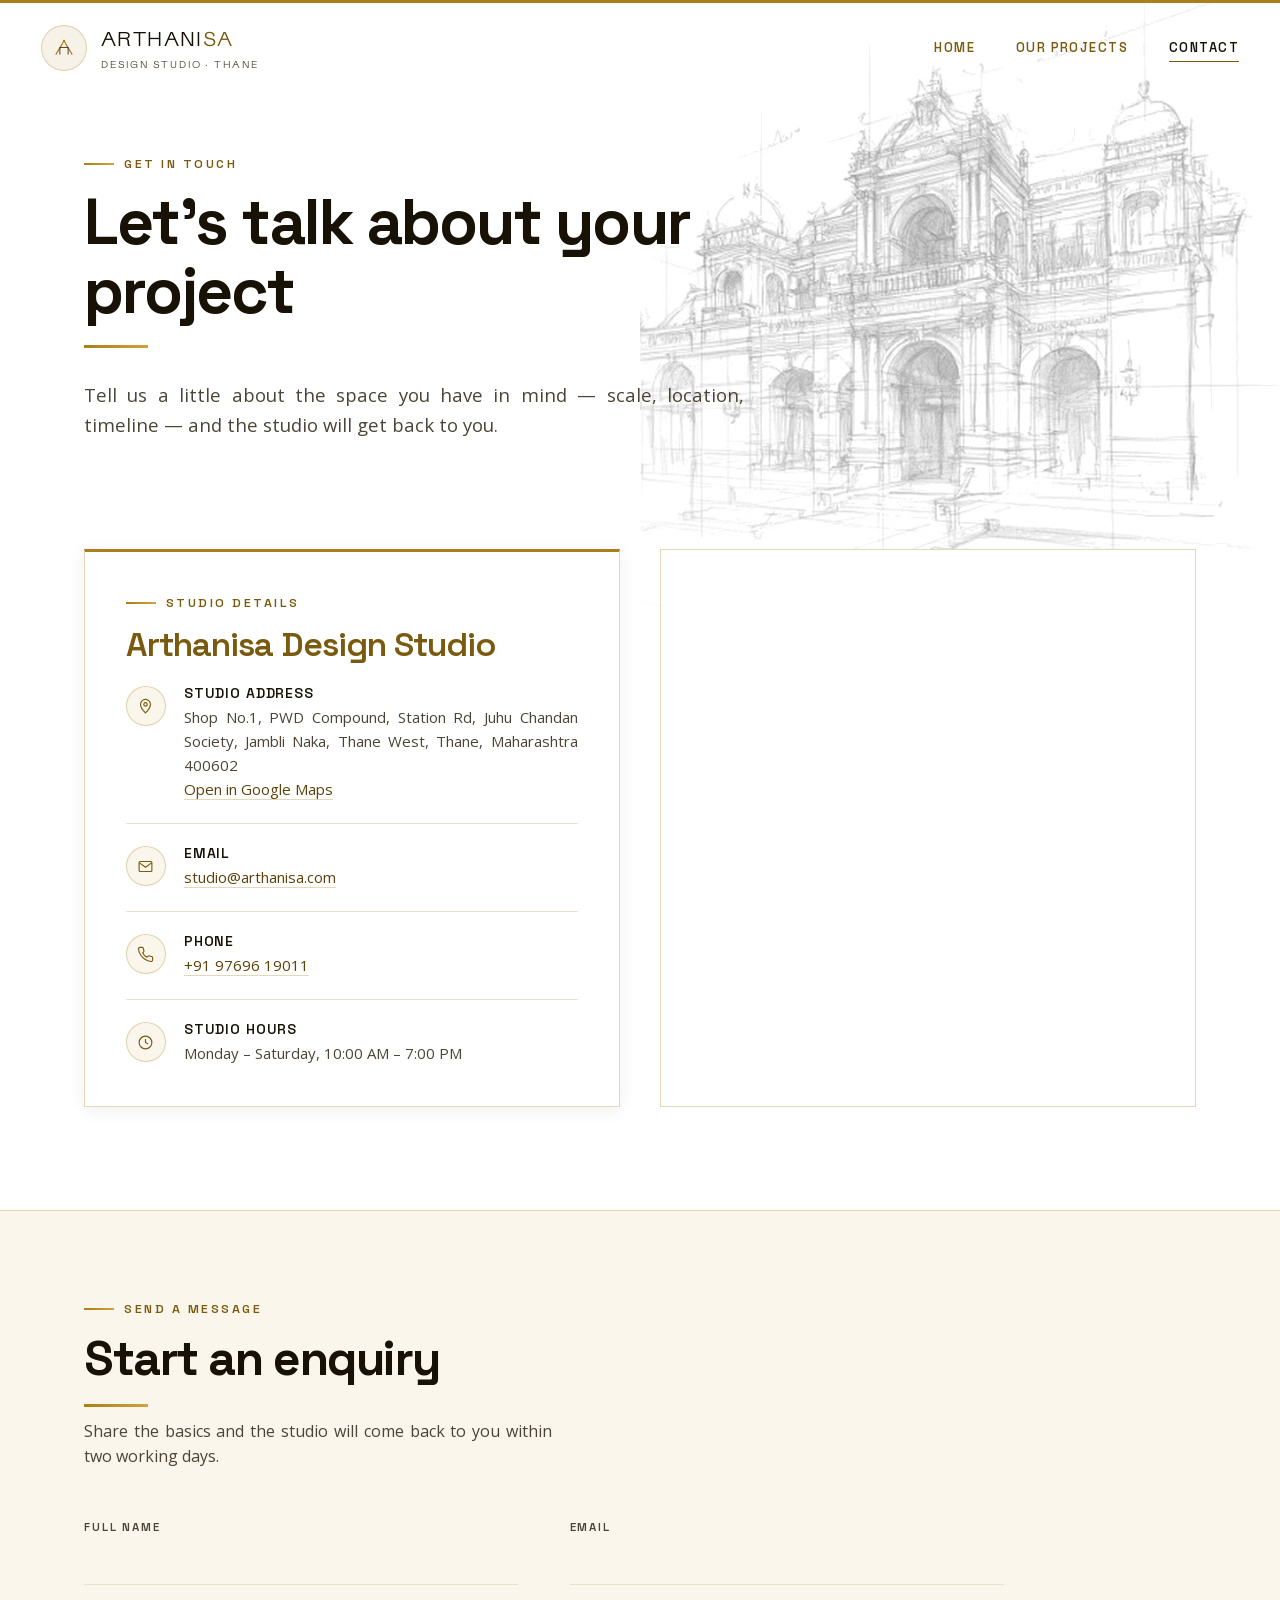
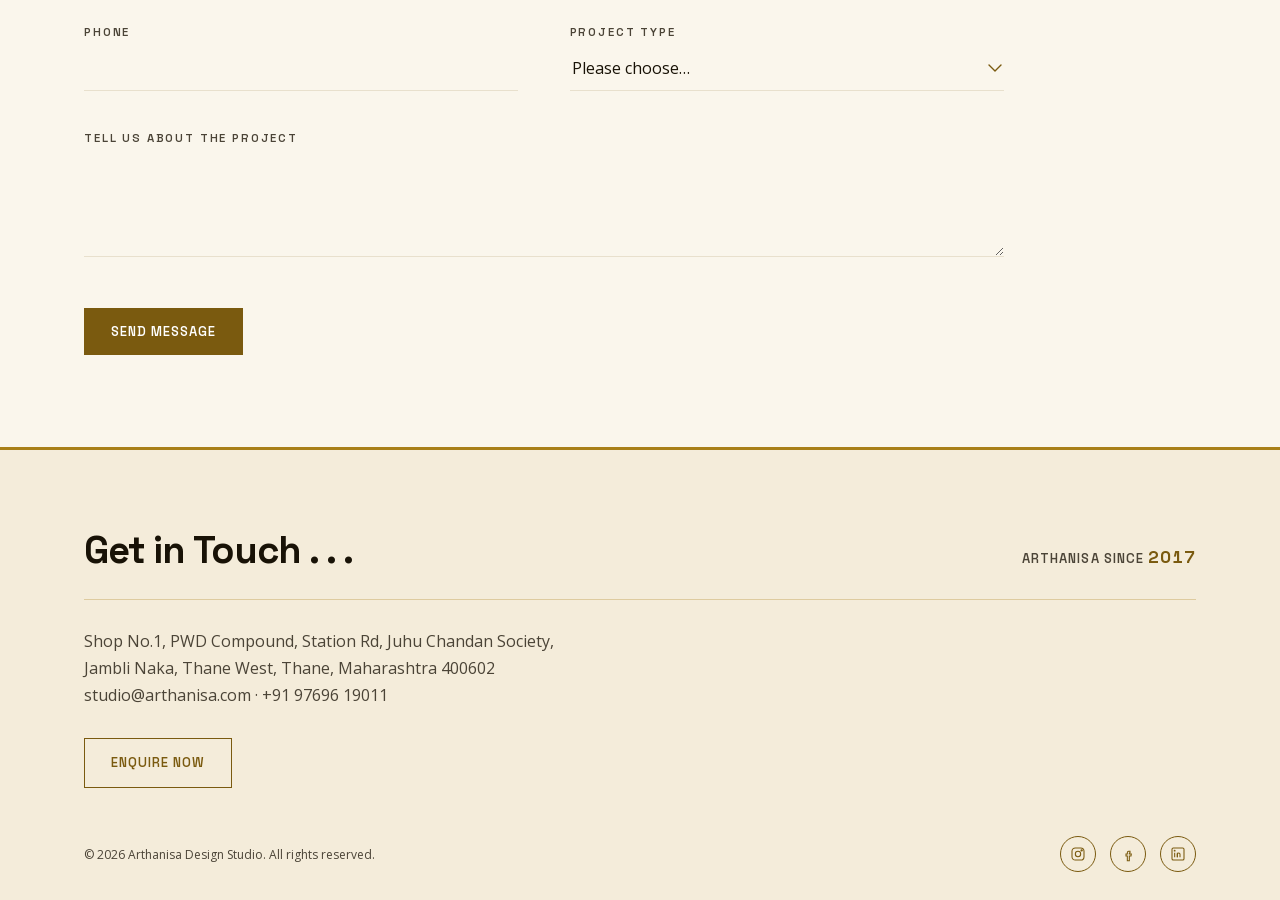
==== commit 8a147b6d: "Add files via upload" ====
--- a/contact.html
+++ b/contact.html
@@ -21,7 +21,7 @@
 <link rel="preload" href="SpaceGrotesk-Bold.woff" as="font" type="font/woff" crossorigin>
 <link rel="preload" href="OpenSans-Regular.woff" as="font" type="font/woff" crossorigin>
 <link rel="preload" href="Absans-Logo.woff" as="font" type="font/woff" crossorigin>
-<link rel="stylesheet" href="style.css?v=32">
+<link rel="stylesheet" href="style.css?v=36">
 </head>
 <body class="contact-page">
 
@@ -234,6 +234,6 @@
   </div>
 </footer>
 
-<script src="script.js?v=25"></script>
+<script src="script.js?v=33"></script>
 </body>
 </html>
--- a/style.css
+++ b/style.css
@@ -217,14 +217,14 @@
 
 .eyebrow{
   display:flex; align-items:center; gap:10px;
-  font-size:12px; letter-spacing:.22em; text-transform:uppercase;
+  font-size:12.5px; letter-spacing:.2em; text-transform:uppercase;
   color:var(--gold-deep);
-  margin:0 0 16px;
+  margin:0 0 14px;
   text-align:left; hyphens:manual;
 }
 .eyebrow::before{
-  content:""; width:26px; height:2px; flex:none;
-  background:var(--gold-mid);
+  content:""; width:30px; height:2px; flex:none;
+  background:linear-gradient(90deg, var(--gold-mid), var(--gold));
 }
 
 .lede{
@@ -499,9 +499,33 @@
 .band-title{
   font-size:clamp(30px,3.9vw,46px);
   color:var(--ink);
-  margin-bottom:10px;
+  margin-bottom:clamp(16px,1.8vw,22px);
 }
 .band-title .dots{ color:var(--gold-mid); letter-spacing:.06em; margin-left:2px; }
+
+/* Every section heading closes on a short brass bar. It's the one mark
+   that ties About, Vision, Team, Empanelment, Expertise, the page heroes
+   and the two call-to-action bands into a single system — before this,
+   Empanelment was a bare <h2> with nothing on it at all. */
+.band-title::after,
+.page-hero h1::after,
+.enquiry-band h2::after,
+.cta-band h2::after{
+  content:"";
+  display:block;
+  width:clamp(46px,5vw,70px);
+  height:3px;
+  margin-top:clamp(13px,1.5vw,19px);
+  background:linear-gradient(90deg, var(--gold-mid), var(--gold));
+}
+/* centred sections centre their bar too */
+.team-title::after,
+.cta-band h2::after{ margin-left:auto; margin-right:auto; }
+/* on the dark grounds the bright gold leads instead */
+.section--expertise .band-title::after,
+.cta-band h2::after{
+  background:linear-gradient(90deg, var(--gold), rgba(207,164,58,.3));
+}
 .band-lead{
   color:var(--gold-darkest);
   font-size:clamp(17px,1.5vw,20px);
@@ -574,12 +598,10 @@
 /* ---------- 7. team ---------- */
 .section--team{ background:var(--wash-1); padding-top:clamp(34px,4vw,58px);
   padding-bottom:clamp(38px,4.6vw,66px); }
-.team-title{ text-align:center; margin-bottom:0; }
-.title-rule{
-  display:block; width:clamp(90px,9vw,130px); height:2px;
-  background:var(--gold-mid);
-  margin:16px auto clamp(22px,2.7vw,36px);
-}
+.team-title{ text-align:center; margin-bottom:clamp(26px,3vw,42px); }
+.section--team .eyebrow{ justify-content:center; }
+/* .title-rule was a separate <span> doing what .band-title::after now
+   does for every heading — removed from the markup too. */
 .founders{
   display:grid; grid-template-columns:repeat(2,minmax(0,1fr));
   gap:clamp(32px,5vw,64px);
@@ -618,10 +640,8 @@
    three fixed steps, so a logo is the same size on a phone as on a
    laptop and never moves relative to its caption. */
 .section--empanelment{ background:var(--wash-2); }
-.section--empanelment h2{
-  font-size:clamp(27px,3.4vw,40px);
-  max-width:20ch;
-}
+.section--empanelment .band-title{ max-width:22ch; }
+.section--empanelment .band-lead{ margin-bottom:0; }
 .empanelment-grid{
   display:grid;
   grid-template-columns:repeat(5,minmax(0,1fr));
@@ -792,7 +812,7 @@
 .filter-btn.is-active{ background:var(--gold-deep); border-color:var(--gold-deep); color:var(--white); }
 
 .project-feature{
-  display:grid; grid-template-columns:1.15fr 1fr;
+  display:grid; grid-template-columns:minmax(0,1fr) minmax(0,1.15fr);
   gap:clamp(24px,3.4vw,48px);
   align-items:center;
   padding:clamp(20px,2.6vw,32px);
@@ -811,6 +831,8 @@
 .project-feature.is-hidden{ display:none; }
 
 .pf-media{
+  order:2;                 /* images right — markup now has the copy first,
+                              so this only matters if the CSS is stale */
   display:grid; grid-template-columns:1fr 1fr; grid-template-rows:1fr 1fr;
   gap:8px; aspect-ratio:16/11;
 }
@@ -828,10 +850,11 @@
   content:""; position:absolute; inset:14px;
   border:1px solid var(--line); pointer-events:none;
 }
+.pf-meta{ order:1; }      /* copy left */
 .pf-meta h3{ font-size:clamp(20px,2.1vw,26px); margin:6px 0 0; }
 .pf-meta .tag{ display:block; margin-bottom:6px; }
 .pf-specs{
-  display:grid; grid-template-columns:1fr 1fr; gap:16px 24px;
+  display:grid; grid-template-columns:minmax(0,1fr) minmax(0,1fr); gap:16px 24px;
   margin:20px 0; padding:18px 0;
   border-top:1px solid var(--line); border-bottom:1px solid var(--line);
 }
@@ -856,7 +879,7 @@
 
 @media (max-width:780px){
   .project-feature{ grid-template-columns:1fr; }
-  .pf-media{ order:-1; }
+  .pf-media{ order:-1; }   /* stacked: photo first, copy under it */
 }
 
 /* ---------- 12. contact ---------- */
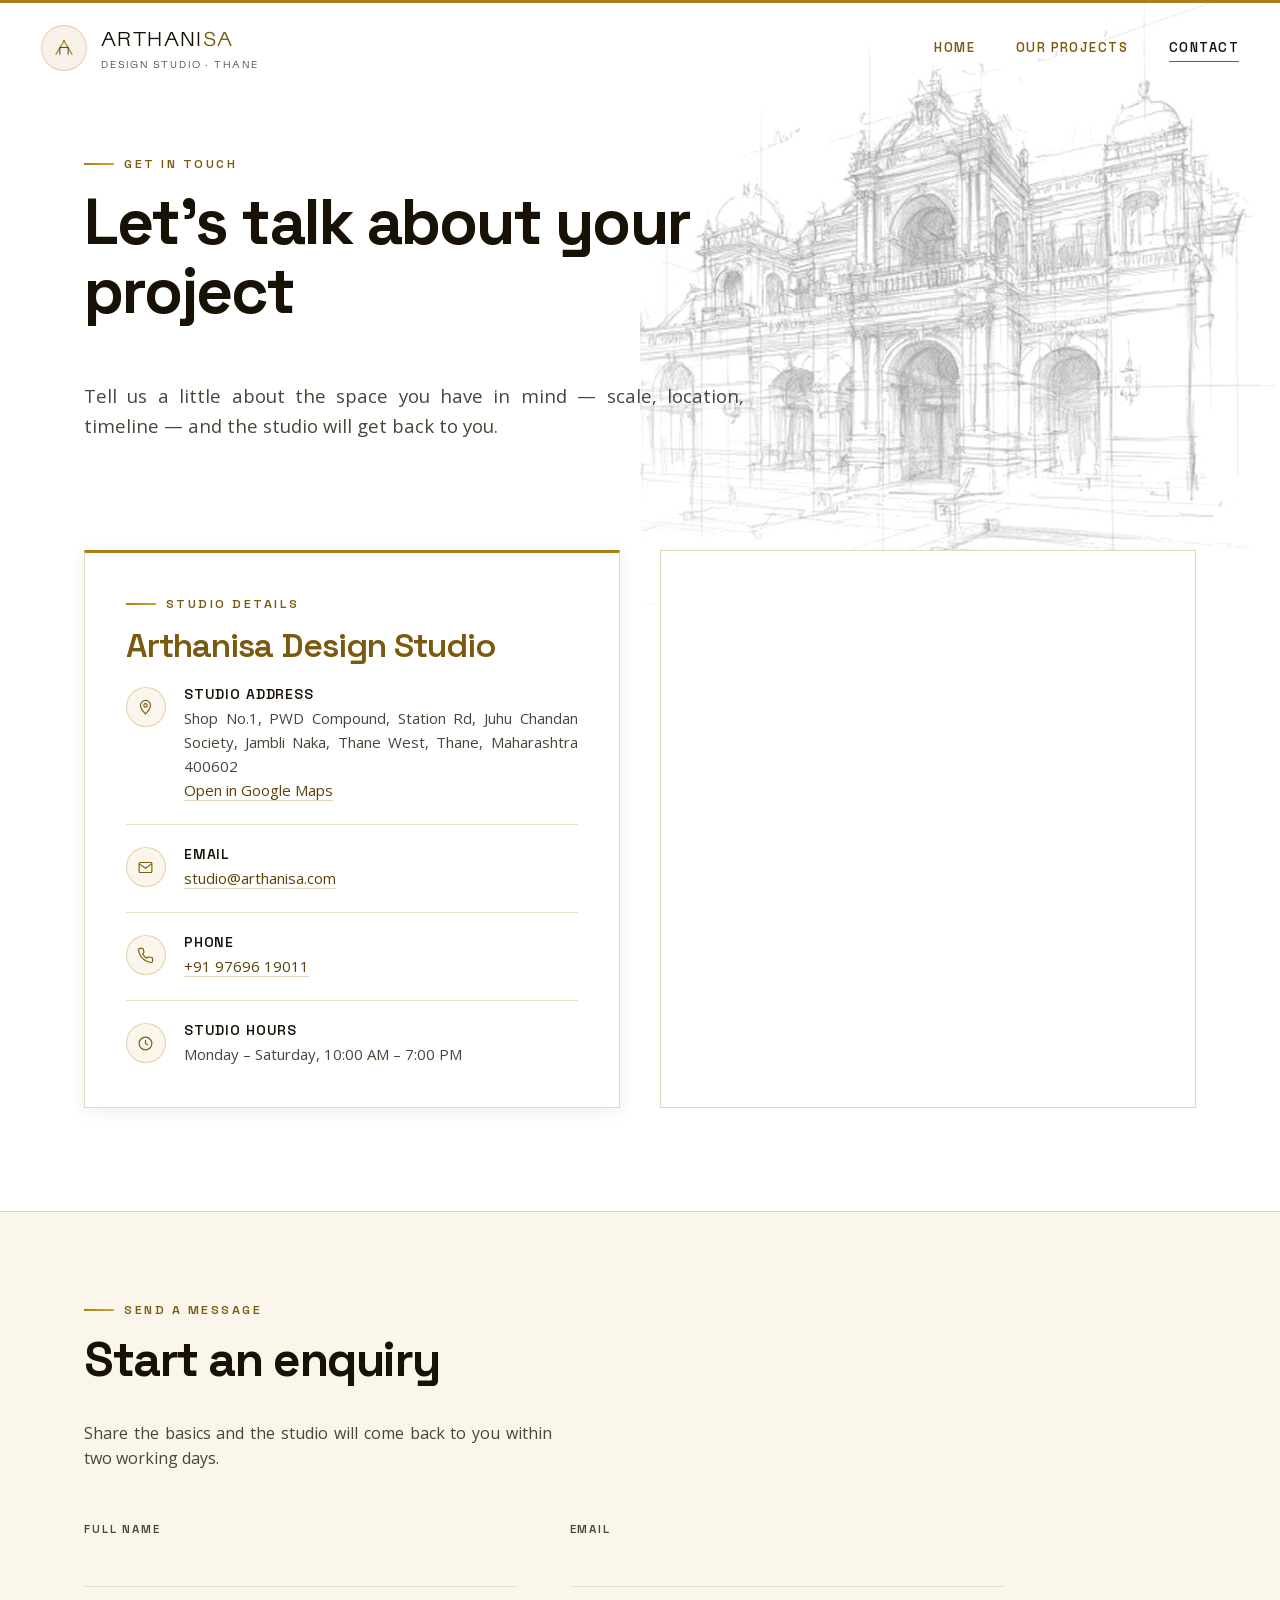
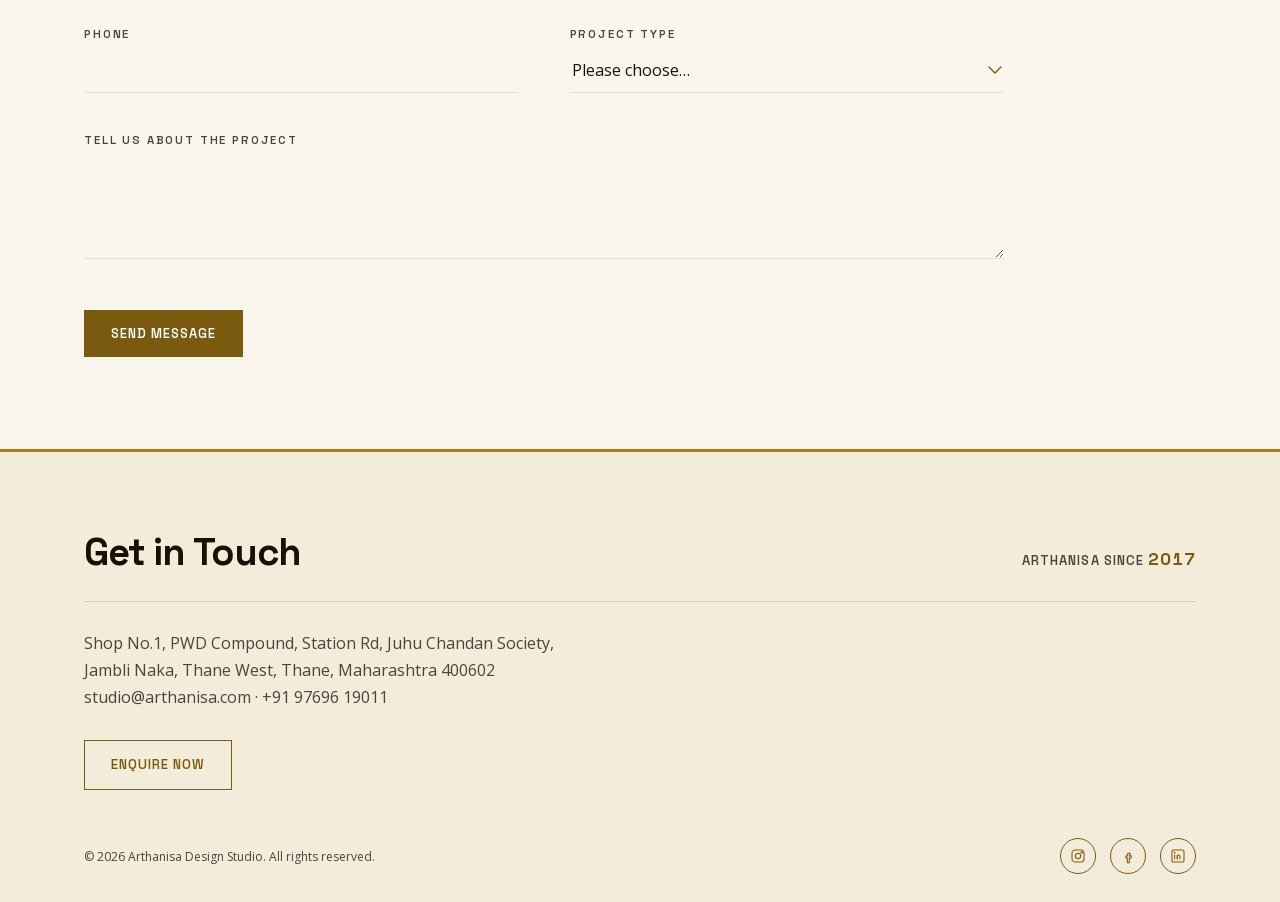
==== commit 412e60b8: "Add files via upload" ====
--- a/contact.html
+++ b/contact.html
@@ -21,7 +21,8 @@
 <link rel="preload" href="SpaceGrotesk-Bold.woff" as="font" type="font/woff" crossorigin>
 <link rel="preload" href="OpenSans-Regular.woff" as="font" type="font/woff" crossorigin>
 <link rel="preload" href="Absans-Logo.woff" as="font" type="font/woff" crossorigin>
-<link rel="stylesheet" href="style.css?v=36">
+<script>document.documentElement.classList.add('js');</script>
+<link rel="stylesheet" href="style.css?v=37">
 </head>
 <body class="contact-page">
 
@@ -211,7 +212,7 @@
 <footer class="home-footer">
   <div class="wrap">
     <div class="footer-head">
-      <h2>Get in Touch . . .</h2>
+      <h2>Get in Touch</h2>
       <div class="since">Arthanisa since <b>2017</b></div>
     </div>
     <address>
@@ -234,6 +235,6 @@
   </div>
 </footer>
 
-<script src="script.js?v=33"></script>
+<script src="script.js?v=37"></script>
 </body>
 </html>
--- a/style.css
+++ b/style.css
@@ -501,23 +501,33 @@
   color:var(--ink);
   margin-bottom:clamp(16px,1.8vw,22px);
 }
-.band-title .dots{ color:var(--gold-mid); letter-spacing:.06em; margin-left:2px; }
-
-/* Every section heading closes on a short brass bar. It's the one mark
-   that ties About, Vision, Team, Empanelment, Expertise, the page heroes
-   and the two call-to-action bands into a single system — before this,
-   Empanelment was a bare <h2> with nothing on it at all. */
+/* Every section heading closes on a brass bar — the one mark tying
+   About, Vision, Team, Empanelment, Expertise, the page heroes and the
+   two call-to-action bands together. No extra words, no dots.
+
+   The bar draws itself out from nothing when the heading scrolls into
+   view. The width:0 start is scoped to html.js (set by a one-line
+   script in <head>) so with JavaScript off the bars are simply there at
+   full width rather than invisible. */
 .band-title::after,
 .page-hero h1::after,
 .enquiry-band h2::after,
 .cta-band h2::after{
   content:"";
   display:block;
-  width:clamp(46px,5vw,70px);
-  height:3px;
+  width:clamp(56px,6vw,88px);
+  height:4px;
   margin-top:clamp(13px,1.5vw,19px);
   background:linear-gradient(90deg, var(--gold-mid), var(--gold));
 }
+html.js .band-title::after,
+html.js .page-hero h1::after,
+html.js .enquiry-band h2::after,
+html.js .cta-band h2::after{
+  width:0;
+  transition:width .75s var(--ease);
+}
+html.js .heading-in::after{ width:clamp(56px,6vw,88px); }
 /* centred sections centre their bar too */
 .team-title::after,
 .cta-band h2::after{ margin-left:auto; margin-right:auto; }
@@ -684,7 +694,6 @@
   padding-top:clamp(40px,5.5vw,76px);
 }
 .section--expertise .band-title{ color:var(--on-dark); }
-.section--expertise .band-title .dots{ color:var(--gold); }
 .section--expertise .band-lead{ color:var(--on-dark-mute); }
 
 .expertise-grid{
@@ -1134,4 +1143,8 @@
     scroll-behavior:auto !important;
   }
   .quote-band{ background-attachment:scroll; }
-}
+  html.js .band-title::after,
+  html.js .page-hero h1::after,
+  html.js .enquiry-band h2::after,
+  html.js .cta-band h2::after{ width:clamp(56px,6vw,88px); transition:none; }
+}
